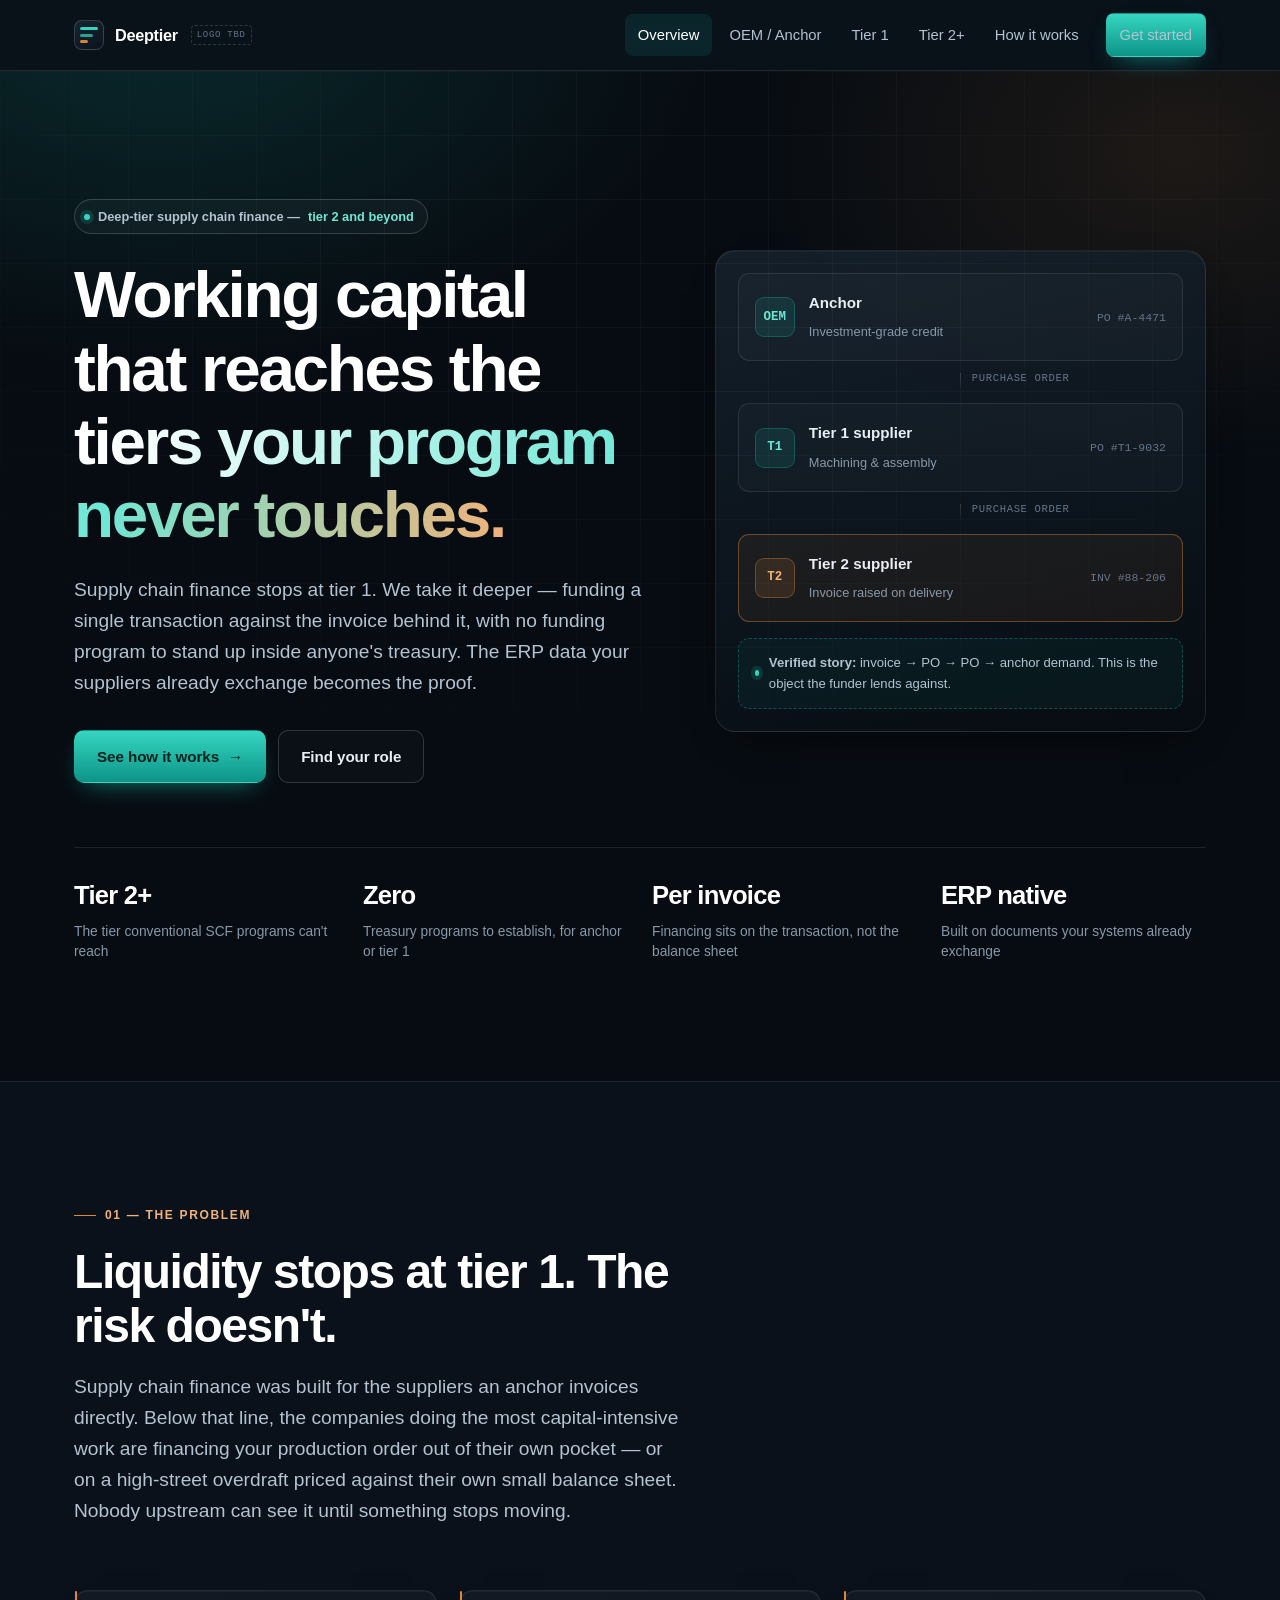
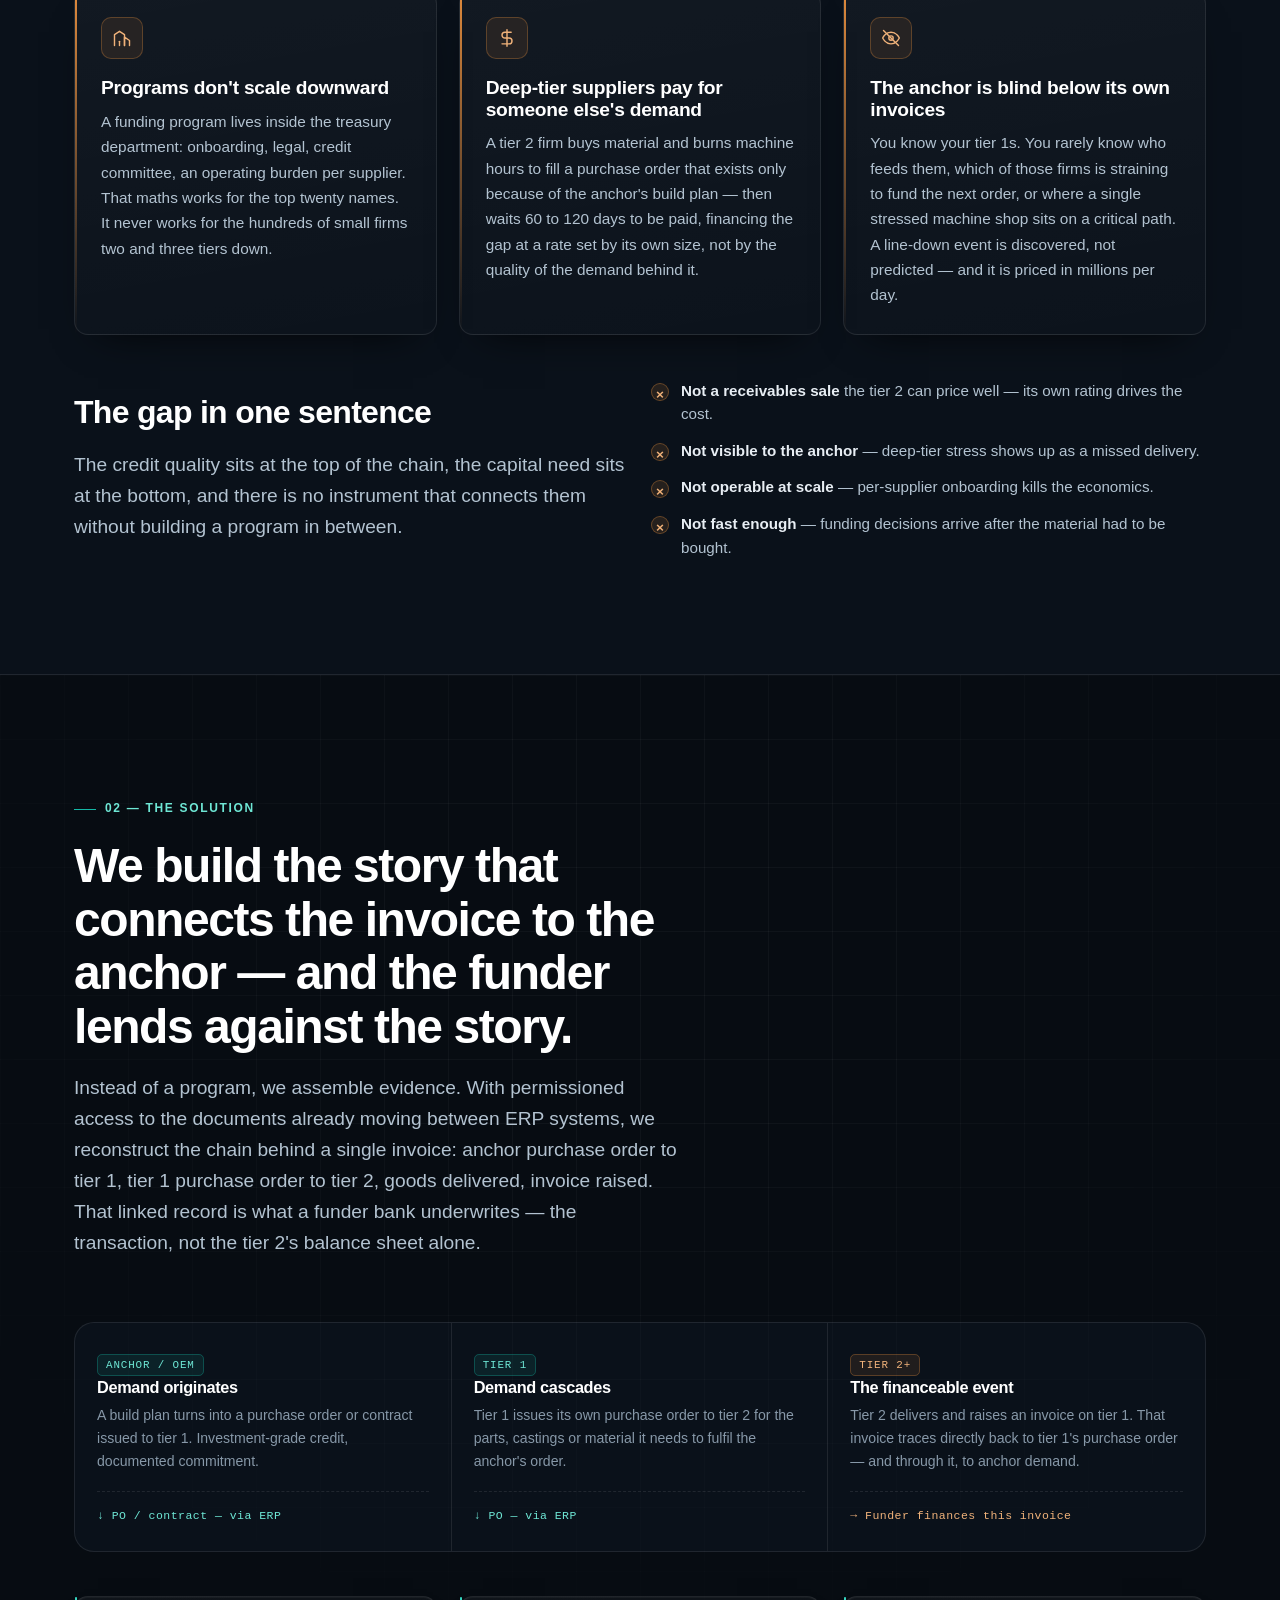
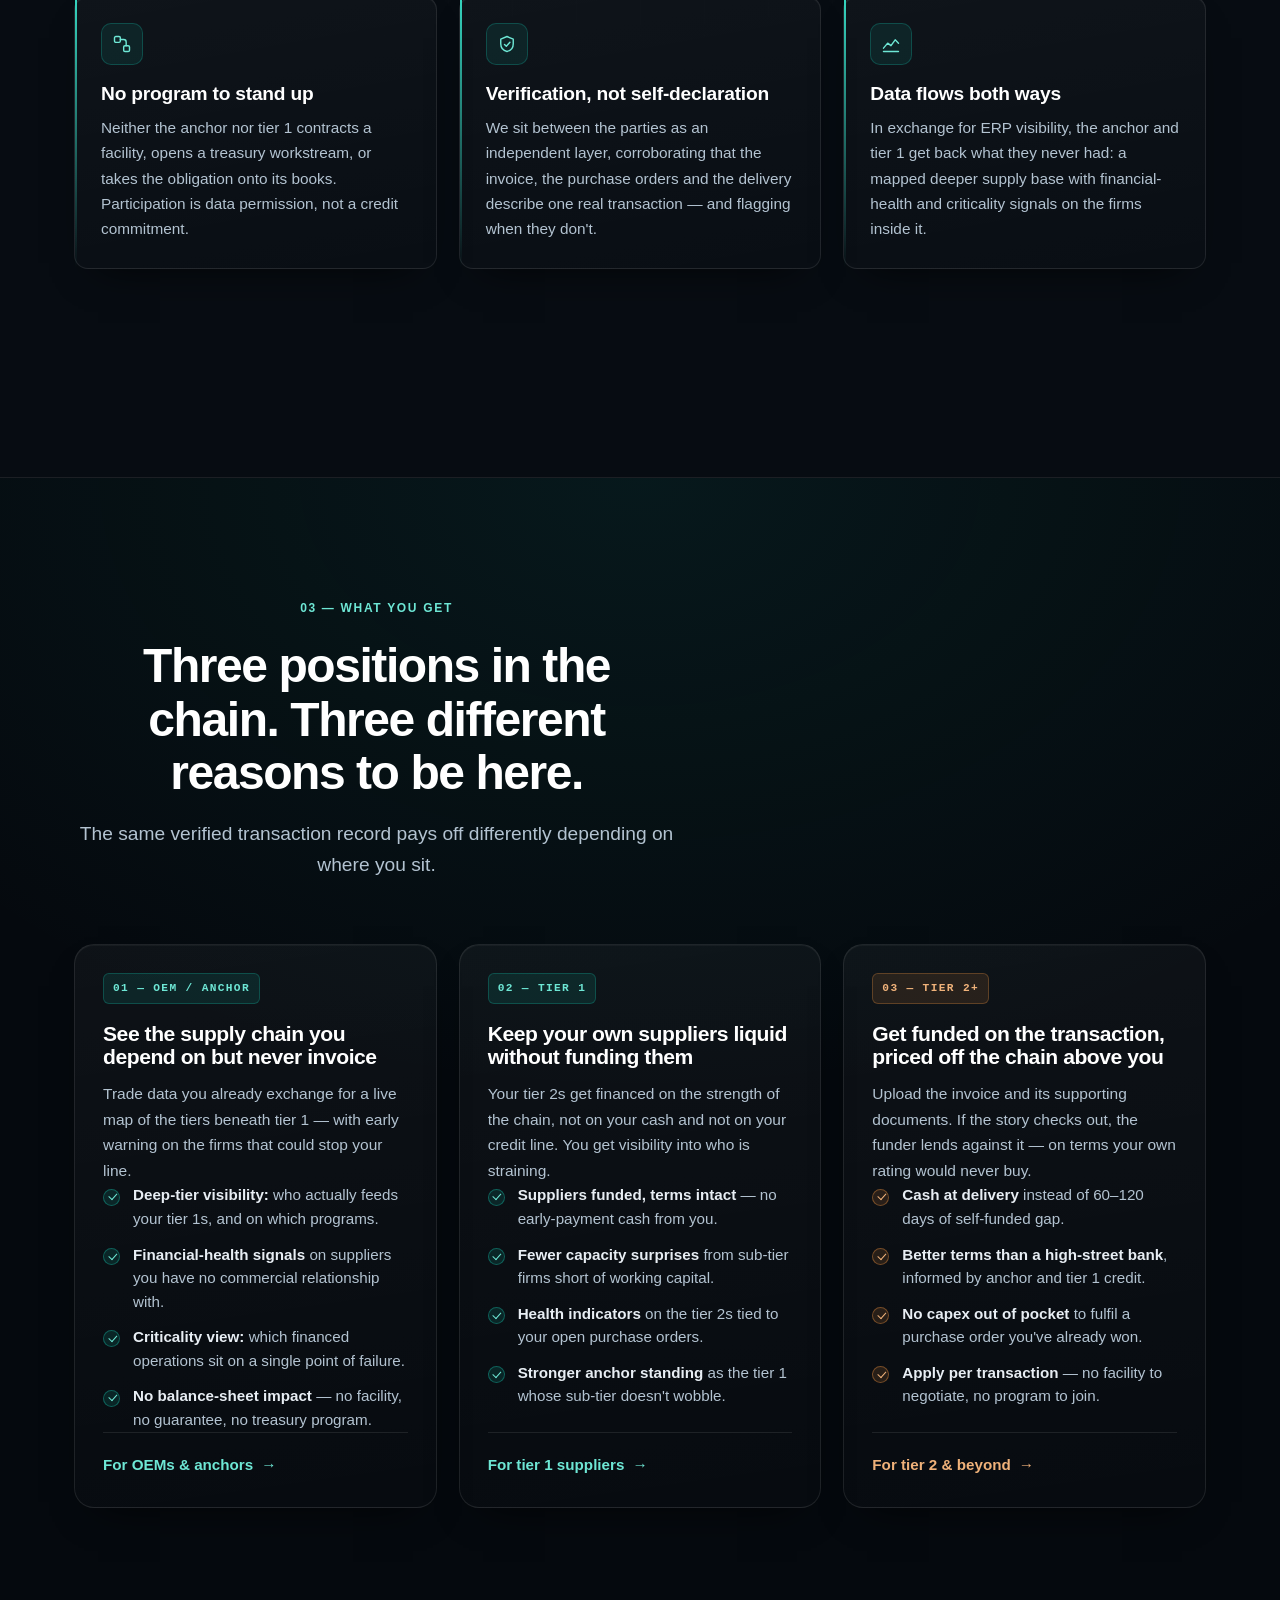
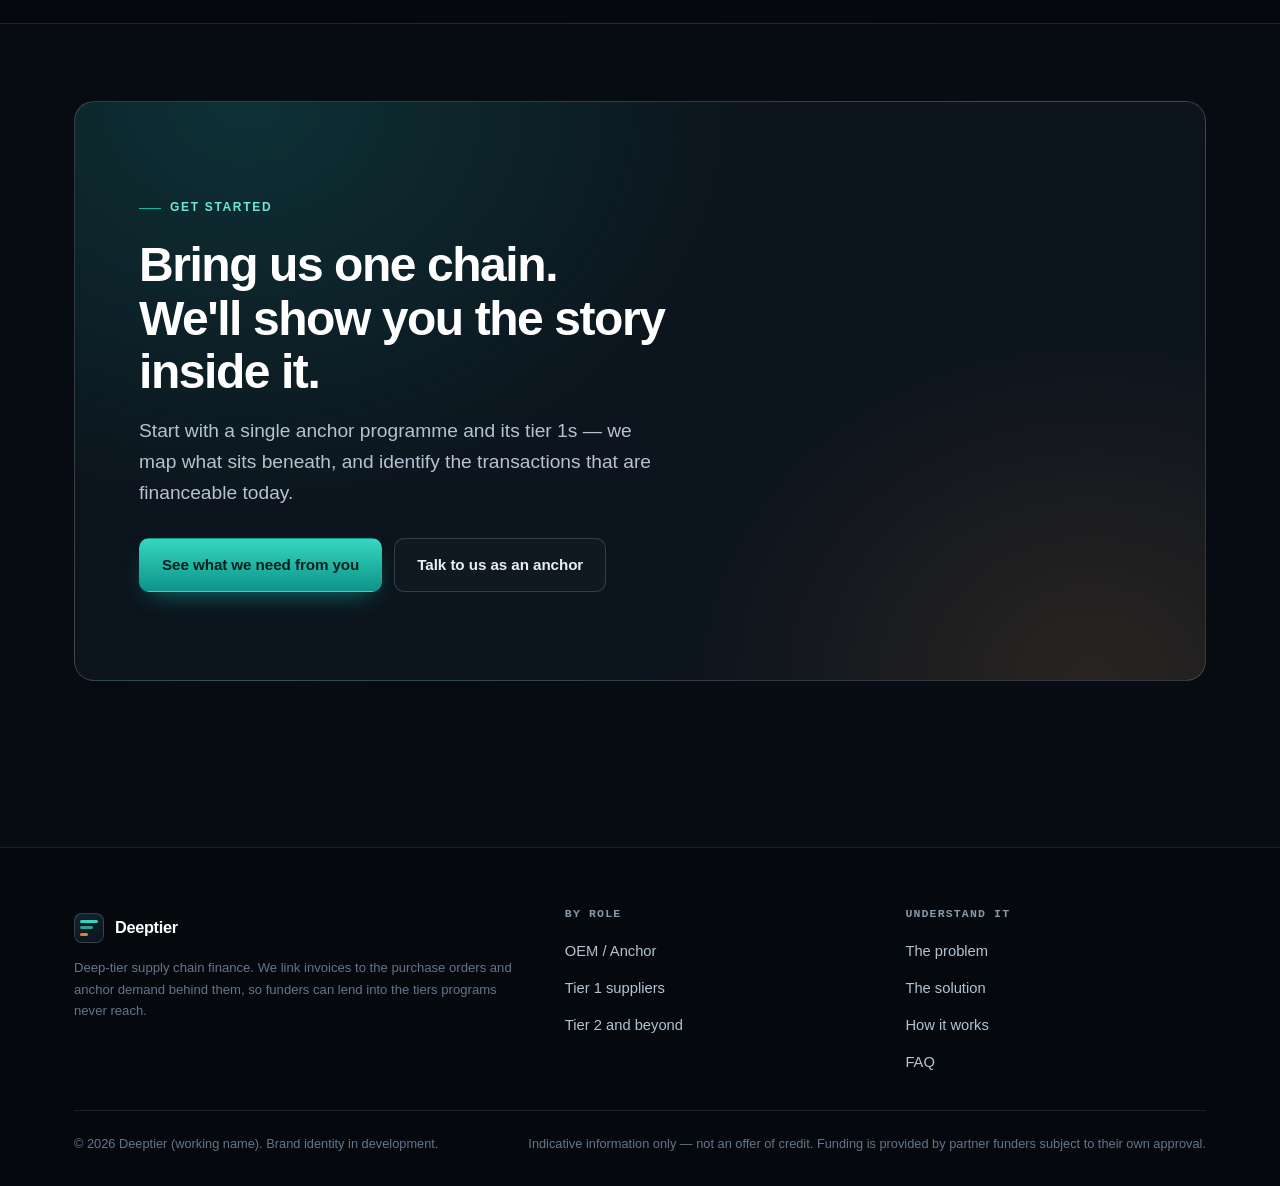
==== index.html @ c62d00a7 "Initial commit: deep-tier supply chain finance microsite Five-page static microsite, no build step a" ====
<!DOCTYPE html>
<html lang="en">
<head>
<meta charset="utf-8">
<meta name="viewport" content="width=device-width, initial-scale=1">
<title>Deep-tier supply chain finance — funding that reaches tier 2 and beyond</title>
<meta name="description" content="Transaction-level financing for the deeper tiers of your supply chain. No treasury program to set up. We turn ERP data your suppliers already exchange into a verified invoice story a funder can lend against.">
<link rel="stylesheet" href="assets/css/site.css">
</head>
<body>

<header class="site-header">
  <div class="wrap site-header__inner">
    <a class="brand" href="index.html">
      <span class="brand__mark" aria-hidden="true"><i></i><i></i><i></i></span>
      <span class="brand__name">Deeptier</span>
      <span class="brand__tbd" title="Placeholder wordmark — final logo to be defined">logo tbd</span>
    </a>
    <button class="nav-toggle" aria-label="Menu" aria-expanded="false"><i></i></button>
    <nav class="nav" aria-label="Main">
      <a href="index.html">Overview</a>
      <a href="anchors.html">OEM / Anchor</a>
      <a href="tier-1.html">Tier 1</a>
      <a href="tier-2.html">Tier 2+</a>
      <a href="how-it-works.html">How it works</a>
      <a class="btn btn--primary header-cta" href="how-it-works.html#start">Get started</a>
    </nav>
  </div>
</header>

<main>

  <!-- ============ HERO ============ -->
  <section class="hero gridlines">
    <div class="wrap hero__grid">
      <div class="reveal">
        <span class="pill"><span class="dot"></span> Deep-tier supply chain finance &mdash; <b>tier 2 and beyond</b></span>
        <h1 class="h-display hero__title">Working capital that reaches
          <span class="grad-text">the tiers your program never touches.</span>
        </h1>
        <p class="lead">Supply chain finance stops at tier 1. We take it deeper &mdash; funding a single
          transaction against the invoice behind it, with no funding program to stand up inside anyone's
          treasury. The ERP data your suppliers already exchange becomes the proof.</p>
        <div class="btn-row hero__actions">
          <a class="btn btn--primary" href="how-it-works.html">See how it works <span aria-hidden="true">&rarr;</span></a>
          <a class="btn btn--ghost" href="#audiences">Find your role</a>
        </div>
      </div>

      <div class="hero__media reveal" data-d="2">
        <div class="tierstack" role="img" aria-label="Diagram: an anchor OEM issues a purchase order to tier 1, tier 1 issues a purchase order to tier 2, and tier 2's invoice to tier 1 is the transaction we finance.">
          <div class="tierstack__row">
            <span class="tierstack__badge">OEM</span>
            <span>
              <span class="tierstack__label">Anchor</span><br>
              <span class="tierstack__sub">Investment-grade credit</span>
            </span>
            <span class="tierstack__meta">PO&nbsp;#A-4471</span>
          </div>
          <div class="tierstack__link" aria-hidden="true"><span>purchase order</span></div>

          <div class="tierstack__row">
            <span class="tierstack__badge">T1</span>
            <span>
              <span class="tierstack__label">Tier 1 supplier</span><br>
              <span class="tierstack__sub">Machining &amp; assembly</span>
            </span>
            <span class="tierstack__meta">PO&nbsp;#T1-9032</span>
          </div>
          <div class="tierstack__link" aria-hidden="true"><span>purchase order</span></div>

          <div class="tierstack__row tierstack__row--t2">
            <span class="tierstack__badge">T2</span>
            <span>
              <span class="tierstack__label">Tier 2 supplier</span><br>
              <span class="tierstack__sub">Invoice raised on delivery</span>
            </span>
            <span class="tierstack__meta">INV&nbsp;#88-206</span>
          </div>

          <div class="tierstack__foot">
            <span class="dot" aria-hidden="true"></span>
            <span><b>Verified story:</b> invoice&nbsp;&rarr;&nbsp;PO&nbsp;&rarr;&nbsp;PO&nbsp;&rarr;&nbsp;anchor demand.
              This is the object the funder lends against.</span>
          </div>
        </div>
      </div>
    </div>

    <div class="wrap">
      <dl class="trust reveal" data-d="3">
        <div>
          <dt>Tier&nbsp;2+</dt>
          <dd>The tier conventional SCF programs can't reach</dd>
        </div>
        <div>
          <dt>Zero</dt>
          <dd>Treasury programs to establish, for anchor or tier&nbsp;1</dd>
        </div>
        <div>
          <dt>Per&nbsp;invoice</dt>
          <dd>Financing sits on the transaction, not the balance sheet</dd>
        </div>
        <div>
          <dt>ERP&nbsp;native</dt>
          <dd>Built on documents your systems already exchange</dd>
        </div>
      </dl>
    </div>
  </section>

  <!-- ============ SECTION 1 — THE PROBLEM ============ -->
  <section class="band band--alt" id="problem">
    <div class="wrap">
      <div class="section-head reveal">
        <span class="eyebrow eyebrow--copper">01 &mdash; The problem</span>
        <h2 class="h-1">Liquidity stops at tier 1. The risk doesn't.</h2>
        <p class="lead">Supply chain finance was built for the suppliers an anchor invoices directly. Below that
          line, the companies doing the most capital-intensive work are financing your production order out of
          their own pocket &mdash; or on a high-street overdraft priced against their own small balance sheet.
          Nobody upstream can see it until something stops moving.</p>
      </div>

      <div class="grid grid--3">
        <article class="card card--problem reveal">
          <div class="ico ico--copper" aria-hidden="true">
            <svg viewBox="0 0 24 24" fill="none" stroke="currentColor" stroke-width="1.7" stroke-linecap="round" stroke-linejoin="round">
              <path d="M3 21V8l6-4 6 4v13"/><path d="M15 21V11l6 4v6"/><path d="M9 21v-5"/>
            </svg>
          </div>
          <h3 class="h-3">Programs don't scale downward</h3>
          <p>A funding program lives inside the treasury department: onboarding, legal, credit committee, an
            operating burden per supplier. That maths works for the top twenty names. It never works for the
            hundreds of small firms two and three tiers down.</p>
        </article>

        <article class="card card--problem reveal" data-d="1">
          <div class="ico ico--copper" aria-hidden="true">
            <svg viewBox="0 0 24 24" fill="none" stroke="currentColor" stroke-width="1.7" stroke-linecap="round" stroke-linejoin="round">
              <path d="M12 2v20"/><path d="M17 5H9.5a3.5 3.5 0 0 0 0 7h5a3.5 3.5 0 0 1 0 7H6"/>
            </svg>
          </div>
          <h3 class="h-3">Deep-tier suppliers pay for someone else's demand</h3>
          <p>A tier 2 firm buys material and burns machine hours to fill a purchase order that exists only
            because of the anchor's build plan &mdash; then waits 60 to 120 days to be paid, financing the gap
            at a rate set by its own size, not by the quality of the demand behind it.</p>
        </article>

        <article class="card card--problem reveal" data-d="2">
          <div class="ico ico--copper" aria-hidden="true">
            <svg viewBox="0 0 24 24" fill="none" stroke="currentColor" stroke-width="1.7" stroke-linecap="round" stroke-linejoin="round">
              <path d="M2 12s3.5-7 10-7 10 7 10 7-3.5 7-10 7S2 12 2 12Z"/><circle cx="12" cy="12" r="2.6"/>
              <path d="M3 3l18 18"/>
            </svg>
          </div>
          <h3 class="h-3">The anchor is blind below its own invoices</h3>
          <p>You know your tier 1s. You rarely know who feeds them, which of those firms is straining to fund
            the next order, or where a single stressed machine shop sits on a critical path. A line-down event
            is discovered, not predicted &mdash; and it is priced in millions per day.</p>
        </article>
      </div>

      <div class="grid grid--2 reveal" style="margin-top:44px; align-items:center;">
        <div class="stack">
          <h3 class="h-2">The gap in one sentence</h3>
          <p class="lead">The credit quality sits at the top of the chain, the capital need sits at the bottom,
            and there is no instrument that connects them without building a program in between.</p>
        </div>
        <ul class="crosses">
          <li><b>Not a receivables sale</b> the tier 2 can price well &mdash; its own rating drives the cost.</li>
          <li><b>Not visible to the anchor</b> &mdash; deep-tier stress shows up as a missed delivery.</li>
          <li><b>Not operable at scale</b> &mdash; per-supplier onboarding kills the economics.</li>
          <li><b>Not fast enough</b> &mdash; funding decisions arrive after the material had to be bought.</li>
        </ul>
      </div>
    </div>
  </section>

  <!-- ============ SECTION 2 — THE SOLUTION ============ -->
  <section class="band gridlines" id="solution">
    <div class="wrap">
      <div class="section-head reveal">
        <span class="eyebrow">02 &mdash; The solution</span>
        <h2 class="h-1">We build the story that connects the invoice to the anchor &mdash; and the funder lends against the story.</h2>
        <p class="lead">Instead of a program, we assemble evidence. With permissioned access to the documents
          already moving between ERP systems, we reconstruct the chain behind a single invoice: anchor purchase
          order to tier 1, tier 1 purchase order to tier 2, goods delivered, invoice raised. That linked record
          is what a funder bank underwrites &mdash; the transaction, not the tier 2's balance sheet alone.</p>
      </div>

      <div class="chain reveal">
        <div class="chain__node">
          <span class="chip chip--teal">Anchor / OEM</span>
          <h4>Demand originates</h4>
          <p>A build plan turns into a purchase order or contract issued to tier 1. Investment-grade credit,
            documented commitment.</p>
          <div class="chain__flowlabel">&darr; PO / contract &mdash; via ERP</div>
        </div>
        <div class="chain__node">
          <span class="chip chip--teal">Tier 1</span>
          <h4>Demand cascades</h4>
          <p>Tier 1 issues its own purchase order to tier 2 for the parts, castings or material it needs to
            fulfil the anchor's order.</p>
          <div class="chain__flowlabel">&darr; PO &mdash; via ERP</div>
        </div>
        <div class="chain__node">
          <span class="chip chip--copper">Tier 2+</span>
          <h4>The financeable event</h4>
          <p>Tier 2 delivers and raises an invoice on tier 1. That invoice traces directly back to tier 1's
            purchase order &mdash; and through it, to anchor demand.</p>
          <div class="chain__flowlabel chain__flowlabel--copper">&rarr; Funder finances this invoice</div>
        </div>
      </div>

      <div class="grid grid--3" style="margin-top:44px;">
        <article class="card card--solution reveal">
          <div class="ico" aria-hidden="true">
            <svg viewBox="0 0 24 24" fill="none" stroke="currentColor" stroke-width="1.7" stroke-linecap="round" stroke-linejoin="round">
              <rect x="3" y="3" width="7" height="7" rx="1.6"/><rect x="14" y="14" width="7" height="7" rx="1.6"/>
              <path d="M10 6.5h4a3 3 0 0 1 3 3V14"/>
            </svg>
          </div>
          <h3 class="h-3">No program to stand up</h3>
          <p>Neither the anchor nor tier 1 contracts a facility, opens a treasury workstream, or takes the
            obligation onto its books. Participation is data permission, not a credit commitment.</p>
        </article>

        <article class="card card--solution reveal" data-d="1">
          <div class="ico" aria-hidden="true">
            <svg viewBox="0 0 24 24" fill="none" stroke="currentColor" stroke-width="1.7" stroke-linecap="round" stroke-linejoin="round">
              <path d="M9 12.5l2.2 2.2L15.5 10"/><path d="M12 3l7.5 3.2v5.5c0 4.4-3 8.2-7.5 9.3-4.5-1.1-7.5-4.9-7.5-9.3V6.2L12 3Z"/>
            </svg>
          </div>
          <h3 class="h-3">Verification, not self-declaration</h3>
          <p>We sit between the parties as an independent layer, corroborating that the invoice, the purchase
            orders and the delivery describe one real transaction &mdash; and flagging when they don't.</p>
        </article>

        <article class="card card--solution reveal" data-d="2">
          <div class="ico" aria-hidden="true">
            <svg viewBox="0 0 24 24" fill="none" stroke="currentColor" stroke-width="1.7" stroke-linecap="round" stroke-linejoin="round">
              <path d="M3 17l5-6 4 3 5-7 4 4"/><path d="M3 21h18"/>
            </svg>
          </div>
          <h3 class="h-3">Data flows both ways</h3>
          <p>In exchange for ERP visibility, the anchor and tier 1 get back what they never had: a mapped
            deeper supply base with financial-health and criticality signals on the firms inside it.</p>
        </article>
      </div>

      <div class="btn-row reveal" style="margin-top:40px;">
        <a class="btn btn--primary" href="how-it-works.html">Walk through the mechanics <span aria-hidden="true">&rarr;</span></a>
      </div>
    </div>
  </section>

  <!-- ============ SECTION 3 — BENEFITS BY ROLE ============ -->
  <section class="band band--deep" id="audiences">
    <div class="wrap">
      <div class="section-head center reveal">
        <span class="eyebrow">03 &mdash; What you get</span>
        <h2 class="h-1">Three positions in the chain. Three different reasons to be here.</h2>
        <p class="lead">The same verified transaction record pays off differently depending on where you sit.</p>
      </div>

      <div class="grid grid--3">
        <!-- CARD 1 — OEM / ANCHOR -->
        <article class="benefit reveal">
          <span class="benefit__tag">01 &mdash; OEM / Anchor</span>
          <h3>See the supply chain you depend on but never invoice</h3>
          <p>Trade data you already exchange for a live map of the tiers beneath tier 1 &mdash; with early
            warning on the firms that could stop your line.</p>
          <ul class="ticks benefit__list">
            <li><b>Deep-tier visibility:</b> who actually feeds your tier 1s, and on which programs.</li>
            <li><b>Financial-health signals</b> on suppliers you have no commercial relationship with.</li>
            <li><b>Criticality view:</b> which financed operations sit on a single point of failure.</li>
            <li><b>No balance-sheet impact</b> &mdash; no facility, no guarantee, no treasury program.</li>
          </ul>
          <div class="benefit__foot">
            <a class="arrow-link" href="anchors.html">For OEMs &amp; anchors <span aria-hidden="true">&rarr;</span></a>
          </div>
        </article>

        <!-- CARD 2 — TIER 1 -->
        <article class="benefit reveal" data-d="1">
          <span class="benefit__tag">02 &mdash; Tier 1</span>
          <h3>Keep your own suppliers liquid without funding them</h3>
          <p>Your tier 2s get financed on the strength of the chain, not on your cash and not on your credit
            line. You get visibility into who is straining.</p>
          <ul class="ticks benefit__list">
            <li><b>Suppliers funded, terms intact</b> &mdash; no early-payment cash from you.</li>
            <li><b>Fewer capacity surprises</b> from sub-tier firms short of working capital.</li>
            <li><b>Health indicators</b> on the tier 2s tied to your open purchase orders.</li>
            <li><b>Stronger anchor standing</b> as the tier 1 whose sub-tier doesn't wobble.</li>
          </ul>
          <div class="benefit__foot">
            <a class="arrow-link" href="tier-1.html">For tier 1 suppliers <span aria-hidden="true">&rarr;</span></a>
          </div>
        </article>

        <!-- CARD 3 — TIER 2+ -->
        <article class="benefit benefit--copper reveal" data-d="2">
          <span class="benefit__tag">03 &mdash; Tier 2+</span>
          <h3>Get funded on the transaction, priced off the chain above you</h3>
          <p>Upload the invoice and its supporting documents. If the story checks out, the funder lends
            against it &mdash; on terms your own rating would never buy.</p>
          <ul class="ticks ticks--copper benefit__list">
            <li><b>Cash at delivery</b> instead of 60&ndash;120 days of self-funded gap.</li>
            <li><b>Better terms than a high-street bank</b>, informed by anchor and tier 1 credit.</li>
            <li><b>No capex out of pocket</b> to fulfil a purchase order you've already won.</li>
            <li><b>Apply per transaction</b> &mdash; no facility to negotiate, no program to join.</li>
          </ul>
          <div class="benefit__foot">
            <a class="arrow-link" href="tier-2.html">For tier 2 &amp; beyond <span aria-hidden="true">&rarr;</span></a>
          </div>
        </article>
      </div>
    </div>
  </section>

  <!-- ============ CTA ============ -->
  <section class="band band--tight">
    <div class="wrap">
      <div class="cta reveal">
        <div style="max-width:56ch;">
          <span class="eyebrow">Get started</span>
          <h2 class="h-1">Bring us one chain. We'll show you the story inside it.</h2>
          <p class="lead">Start with a single anchor programme and its tier 1s &mdash; we map what sits beneath,
            and identify the transactions that are financeable today.</p>
          <div class="btn-row">
            <a class="btn btn--primary" href="how-it-works.html#start">See what we need from you</a>
            <a class="btn btn--ghost" href="anchors.html">Talk to us as an anchor</a>
          </div>
        </div>
      </div>
    </div>
  </section>

</main>

<footer class="site-footer">
  <div class="wrap">
    <div class="site-footer__grid">
      <div>
        <a class="brand" href="index.html" style="margin-bottom:14px;">
          <span class="brand__mark" aria-hidden="true"><i></i><i></i><i></i></span>
          <span class="brand__name">Deeptier</span>
        </a>
        <p class="site-footer__note">Deep-tier supply chain finance. We link invoices to the purchase orders and
          anchor demand behind them, so funders can lend into the tiers programs never reach.</p>
      </div>
      <div>
        <h5>By role</h5>
        <ul>
          <li><a href="anchors.html">OEM / Anchor</a></li>
          <li><a href="tier-1.html">Tier 1 suppliers</a></li>
          <li><a href="tier-2.html">Tier 2 and beyond</a></li>
        </ul>
      </div>
      <div>
        <h5>Understand it</h5>
        <ul>
          <li><a href="index.html#problem">The problem</a></li>
          <li><a href="index.html#solution">The solution</a></li>
          <li><a href="how-it-works.html">How it works</a></li>
          <li><a href="how-it-works.html#faq">FAQ</a></li>
        </ul>
      </div>
    </div>
    <div class="site-footer__bottom">
      <p class="tiny">&copy; 2026 Deeptier (working name). Brand identity in development.</p>
      <p class="tiny">Indicative information only &mdash; not an offer of credit. Funding is provided by partner funders subject to their own approval.</p>
    </div>
  </div>
</footer>

<script src="assets/js/site.js"></script>
</body>
</html>
---- assets/css/site.css ----
/* =========================================================
   Deep-Tier Supply Chain Finance — microsite styles
   Dark-first fintech system: ink neutrals + teal primary + copper accent
   ========================================================= */

/* ---------- tokens ---------- */
:root {
  /* ink neutrals (60%) */
  --ink-950: #05090e;
  --ink-900: #070c12;
  --ink-850: #0a111a;
  --ink-800: #0c141d;
  --ink-700: #111c27;
  --ink-600: #16232f;

  /* teal primary (30%) */
  --teal-300: #6ee7d5;
  --teal-400: #35d6c0;
  --teal-500: #14b8a6;
  --teal-600: #0d9488;
  --teal-700: #0b6f68;

  /* copper accent (10%) */
  --copper-300: #f0b27a;
  --copper-400: #e08a3c;
  --copper-500: #c2703a;

  /* text */
  --text: #e8eef4;
  --text-mid: #b3c3d1;
  --text-dim: #8798a8;
  --text-faint: #64758a;

  /* lines & surfaces */
  --line: rgba(255, 255, 255, 0.09);
  --line-strong: rgba(255, 255, 255, 0.16);
  --glass: rgba(12, 20, 29, 0.72);

  /* type */
  --sans: "Inter", -apple-system, BlinkMacSystemFont, "Segoe UI", Roboto,
    "Helvetica Neue", Arial, sans-serif;
  --mono: ui-monospace, SFMono-Regular, "SF Mono", Menlo, Consolas, monospace;

  /* layout */
  --wrap: 1180px;
  --radius: 14px;
  --radius-lg: 20px;

  --shadow-card: 0 1px 0 rgba(255, 255, 255, 0.04) inset,
    0 18px 40px -24px rgba(0, 0, 0, 0.9);
  --ease: cubic-bezier(0.22, 0.61, 0.36, 1);
}

/* ---------- reset / base ---------- */
*,
*::before,
*::after { box-sizing: border-box; }

html { -webkit-text-size-adjust: 100%; scroll-behavior: smooth; }

body {
  margin: 0;
  background: var(--ink-900);
  color: var(--text);
  font-family: var(--sans);
  font-size: 17px;
  line-height: 1.65;
  -webkit-font-smoothing: antialiased;
  text-rendering: optimizeLegibility;
  overflow-x: hidden;
}

img, svg { max-width: 100%; display: block; }
a { color: var(--teal-300); text-decoration: none; }
a:hover { color: var(--teal-400); }

h1, h2, h3, h4 {
  margin: 0;
  font-weight: 650;
  letter-spacing: -0.022em;
  line-height: 1.12;
  color: #fff;
}
p { margin: 0; }

::selection { background: var(--teal-600); color: #04120f; }

:focus-visible {
  outline: 2px solid var(--teal-400);
  outline-offset: 3px;
  border-radius: 6px;
}

/* ---------- layout primitives ---------- */
.wrap {
  width: 100%;
  max-width: var(--wrap);
  margin-inline: auto;
  padding-inline: 24px;
}
.wrap--narrow { max-width: 860px; }

section { position: relative; }

.band { padding: clamp(72px, 9vw, 132px) 0; }
.band--tight { padding: clamp(56px, 6vw, 88px) 0; }
.band--alt { background: var(--ink-850); border-block: 1px solid var(--line); }
.band--deep {
  background:
    radial-gradient(120% 90% at 50% 0%, rgba(20, 184, 166, 0.09), transparent 60%),
    var(--ink-950);
  border-block: 1px solid var(--line);
}

/* hairline grid texture, used on hero + deep bands */
.gridlines::before {
  content: "";
  position: absolute;
  inset: 0;
  pointer-events: none;
  background-image:
    linear-gradient(to right, rgba(255, 255, 255, 0.035) 1px, transparent 1px),
    linear-gradient(to bottom, rgba(255, 255, 255, 0.035) 1px, transparent 1px);
  background-size: 64px 64px;
  mask-image: radial-gradient(90% 70% at 50% 20%, #000 20%, transparent 78%);
  -webkit-mask-image: radial-gradient(90% 70% at 50% 20%, #000 20%, transparent 78%);
}

/* ---------- type helpers ---------- */
.eyebrow {
  display: inline-flex;
  align-items: center;
  gap: 9px;
  font-size: 12px;
  font-weight: 620;
  letter-spacing: 0.14em;
  text-transform: uppercase;
  color: var(--teal-300);
  margin-bottom: 20px;
}
.eyebrow::before {
  content: "";
  width: 22px;
  height: 1px;
  background: var(--teal-500);
}
.eyebrow--copper { color: var(--copper-300); }
.eyebrow--copper::before { background: var(--copper-400); }

.h-display { font-size: clamp(2.35rem, 5.6vw, 4.1rem); letter-spacing: -0.035em; }
.h-1 { font-size: clamp(2rem, 4vw, 3rem); letter-spacing: -0.03em; }
.h-2 { font-size: clamp(1.55rem, 2.5vw, 2.1rem); }
.h-3 { font-size: 1.2rem; letter-spacing: -0.012em; }

.lead {
  font-size: clamp(1.05rem, 1.5vw, 1.24rem);
  color: var(--text-mid);
  line-height: 1.62;
  max-width: 62ch;
}
.muted { color: var(--text-dim); }
.small { font-size: 0.92rem; }
.tiny { font-size: 0.8rem; color: var(--text-faint); }

.grad-text {
  background: linear-gradient(96deg, #fff 12%, var(--teal-300) 62%, var(--copper-300));
  -webkit-background-clip: text;
  background-clip: text;
  color: transparent;
}

.stack > * + * { margin-top: 18px; }
.section-head { max-width: 64ch; margin-bottom: clamp(40px, 5vw, 64px); }
.section-head .lead { margin-top: 18px; }
.center { text-align: center; }
.center .lead, .center .section-head { margin-inline: auto; }
.center .eyebrow::before { display: none; }

/* ---------- buttons ---------- */
.btn {
  display: inline-flex;
  align-items: center;
  justify-content: center;
  gap: 9px;
  padding: 13px 22px;
  border-radius: 10px;
  border: 1px solid transparent;
  font: inherit;
  font-size: 0.95rem;
  font-weight: 600;
  letter-spacing: -0.005em;
  cursor: pointer;
  transition: transform 0.18s var(--ease), background 0.18s, border-color 0.18s,
    box-shadow 0.18s, color 0.18s;
}
.btn:hover { transform: translateY(-1px); }
.btn:active { transform: translateY(0); }

.btn--primary {
  background: linear-gradient(180deg, var(--teal-400), var(--teal-600));
  color: #04211d;
  box-shadow: 0 10px 26px -12px rgba(20, 184, 166, 0.75);
}
.btn--primary:hover {
  color: #04211d;
  box-shadow: 0 14px 32px -12px rgba(20, 184, 166, 0.95);
}

.btn--ghost {
  border-color: var(--line-strong);
  color: var(--text);
  background: rgba(255, 255, 255, 0.02);
}
.btn--ghost:hover { border-color: var(--teal-500); color: #fff; background: rgba(20, 184, 166, 0.08); }

.btn--copper {
  background: linear-gradient(180deg, var(--copper-300), var(--copper-500));
  color: #24130a;
  box-shadow: 0 10px 26px -12px rgba(224, 138, 60, 0.7);
}
.btn--copper:hover { color: #24130a; }

.btn-row { display: flex; flex-wrap: wrap; gap: 12px; }

.arrow-link {
  display: inline-flex;
  align-items: center;
  gap: 8px;
  font-weight: 600;
  font-size: 0.95rem;
}
.arrow-link span { transition: transform 0.2s var(--ease); }
.arrow-link:hover span { transform: translateX(4px); }

/* ---------- header ---------- */
.site-header {
  position: sticky;
  top: 0;
  z-index: 60;
  background: var(--glass);
  backdrop-filter: blur(14px) saturate(140%);
  -webkit-backdrop-filter: blur(14px) saturate(140%);
  border-bottom: 1px solid var(--line);
}
.site-header__inner {
  display: flex;
  align-items: center;
  gap: 20px;
  height: 70px;
}

/* placeholder brand mark — swap when the real logo lands */
.brand { display: inline-flex; align-items: center; gap: 11px; color: #fff; }
.brand:hover { color: #fff; }
.brand__mark {
  width: 30px;
  height: 30px;
  flex: none;
  display: grid;
  align-content: center;
  gap: 3.5px;
  padding: 5px;
  border-radius: 8px;
  background: linear-gradient(150deg, var(--ink-600), var(--ink-800));
  border: 1px solid var(--line-strong);
}
.brand__mark i {
  display: block;
  height: 3px;
  border-radius: 2px;
  background: var(--teal-400);
}
.brand__mark i:nth-child(1) { width: 100%; opacity: 1; }
.brand__mark i:nth-child(2) { width: 72%; opacity: 0.72; }
.brand__mark i:nth-child(3) { width: 44%; background: var(--copper-400); opacity: 0.95; }

.brand__name {
  font-weight: 650;
  font-size: 1.02rem;
  letter-spacing: -0.02em;
}
.brand__tbd {
  font-family: var(--mono);
  font-size: 9px;
  letter-spacing: 0.08em;
  color: var(--text-faint);
  border: 1px dashed var(--line-strong);
  border-radius: 4px;
  padding: 2px 5px;
  margin-left: 2px;
  text-transform: uppercase;
}

.nav { margin-left: auto; display: flex; align-items: center; gap: 4px; }
.nav a {
  padding: 9px 13px;
  border-radius: 8px;
  font-size: 0.925rem;
  font-weight: 520;
  color: var(--text-mid);
}
.nav a:hover { color: #fff; background: rgba(255, 255, 255, 0.05); }
.nav a[aria-current="page"] { color: #fff; background: rgba(20, 184, 166, 0.12); }
.header-cta { margin-left: 10px; padding: 10px 18px; }

.nav-toggle {
  display: none;
  margin-left: auto;
  width: 42px;
  height: 38px;
  border-radius: 9px;
  border: 1px solid var(--line-strong);
  background: rgba(255, 255, 255, 0.03);
  color: var(--text);
  cursor: pointer;
  align-items: center;
  justify-content: center;
}
.nav-toggle i {
  display: block;
  width: 17px;
  height: 1.5px;
  background: currentColor;
  position: relative;
}
.nav-toggle i::before,
.nav-toggle i::after {
  content: "";
  position: absolute;
  left: 0;
  width: 17px;
  height: 1.5px;
  background: currentColor;
}
.nav-toggle i::before { top: -5.5px; }
.nav-toggle i::after { top: 5.5px; }

/* ---------- hero ---------- */
.hero {
  position: relative;
  overflow: hidden;
  padding: clamp(76px, 10vw, 132px) 0 clamp(64px, 8vw, 104px);
  background:
    radial-gradient(70% 55% at 12% -5%, rgba(20, 184, 166, 0.17), transparent 62%),
    radial-gradient(55% 50% at 92% 8%, rgba(224, 138, 60, 0.1), transparent 60%),
    var(--ink-900);
}
.hero__grid {
  display: grid;
  grid-template-columns: 1.08fr 0.92fr;
  gap: clamp(36px, 5vw, 68px);
  align-items: center;
}
.hero--simple { padding-bottom: clamp(48px, 6vw, 72px); }
.hero--simple .hero__grid { grid-template-columns: 1fr; max-width: 900px; }

.hero__title { margin-bottom: 22px; }
.hero__actions { margin-top: 32px; }

.pill {
  display: inline-flex;
  align-items: center;
  gap: 8px;
  padding: 6px 13px 6px 9px;
  border-radius: 999px;
  border: 1px solid var(--line-strong);
  background: rgba(255, 255, 255, 0.03);
  font-size: 0.8rem;
  font-weight: 560;
  color: var(--text-mid);
  margin-bottom: 24px;
}
.pill b { color: var(--teal-300); font-weight: 620; }
.dot {
  width: 6px;
  height: 6px;
  border-radius: 50%;
  background: var(--teal-400);
  box-shadow: 0 0 0 4px rgba(20, 184, 166, 0.18);
}

/* trust strip under hero */
.trust {
  margin-top: clamp(44px, 5vw, 68px);
  padding-top: 26px;
  border-top: 1px solid var(--line);
  display: grid;
  grid-template-columns: repeat(4, 1fr);
  gap: 24px;
}
.trust div { min-width: 0; }
.trust dt {
  font-size: 1.6rem;
  font-weight: 660;
  letter-spacing: -0.03em;
  color: #fff;
  font-variant-numeric: tabular-nums;
}
.trust dd { margin: 5px 0 0; font-size: 0.86rem; color: var(--text-dim); line-height: 1.45; }

/* ---------- tier stack visual (hero art) ---------- */
.tierstack {
  display: grid;
  gap: 12px;
  padding: 22px;
  border-radius: var(--radius-lg);
  border: 1px solid var(--line);
  background: linear-gradient(165deg, rgba(22, 35, 47, 0.85), rgba(7, 12, 18, 0.9));
  box-shadow: var(--shadow-card);
}
.tierstack__row {
  display: grid;
  grid-template-columns: 40px 1fr auto;
  align-items: center;
  gap: 14px;
  padding: 15px 16px;
  border-radius: 11px;
  border: 1px solid var(--line);
  background: rgba(255, 255, 255, 0.025);
  position: relative;
}
.tierstack__row--t2 { border-color: rgba(224, 138, 60, 0.4); background: rgba(224, 138, 60, 0.07); }
.tierstack__badge {
  width: 40px;
  height: 40px;
  border-radius: 9px;
  display: grid;
  place-items: center;
  font-family: var(--mono);
  font-size: 0.78rem;
  font-weight: 700;
  color: var(--teal-300);
  background: rgba(20, 184, 166, 0.12);
  border: 1px solid rgba(20, 184, 166, 0.3);
}
.tierstack__row--t2 .tierstack__badge {
  color: var(--copper-300);
  background: rgba(224, 138, 60, 0.13);
  border-color: rgba(224, 138, 60, 0.35);
}
.tierstack__label { font-weight: 600; font-size: 0.95rem; }
.tierstack__sub { font-size: 0.8rem; color: var(--text-dim); }
.tierstack__meta { font-family: var(--mono); font-size: 0.72rem; color: var(--text-faint); text-align: right; }

.tierstack__link {
  justify-self: center;
  width: 1px;
  height: 18px;
  background: linear-gradient(var(--line-strong), transparent);
  position: relative;
}
.tierstack__link span {
  position: absolute;
  left: 12px;
  top: -3px;
  font-family: var(--mono);
  font-size: 0.66rem;
  letter-spacing: 0.06em;
  color: var(--text-faint);
  white-space: nowrap;
  text-transform: uppercase;
}

.tierstack__foot {
  margin-top: 4px;
  padding: 13px 16px;
  border-radius: 11px;
  border: 1px dashed rgba(20, 184, 166, 0.35);
  background: rgba(20, 184, 166, 0.06);
  font-size: 0.82rem;
  color: var(--text-mid);
  display: flex;
  align-items: center;
  gap: 10px;
}

/* ---------- cards / grids ---------- */
.grid { display: grid; gap: 22px; }
.grid--2 { grid-template-columns: repeat(2, 1fr); }
.grid--3 { grid-template-columns: repeat(3, 1fr); }
.grid--4 { grid-template-columns: repeat(4, 1fr); }

.card {
  position: relative;
  padding: 26px;
  border-radius: var(--radius);
  border: 1px solid var(--line);
  background: linear-gradient(170deg, rgba(255, 255, 255, 0.035), rgba(255, 255, 255, 0.012));
  box-shadow: var(--shadow-card);
  transition: border-color 0.22s, transform 0.22s var(--ease);
}
.card h3 { margin-bottom: 10px; }
.card p { color: var(--text-mid); font-size: 0.96rem; }
.card--hover:hover { transform: translateY(-3px); border-color: var(--line-strong); }

/* problem cards get a copper edge, solution cards a teal edge */
.card--problem::before,
.card--solution::before {
  content: "";
  position: absolute;
  inset: 0 auto 0 0;
  width: 2px;
  border-radius: 2px;
}
.card--problem::before { background: linear-gradient(var(--copper-400), transparent); }
.card--solution::before { background: linear-gradient(var(--teal-400), transparent); }

.ico {
  width: 42px;
  height: 42px;
  border-radius: 10px;
  display: grid;
  place-items: center;
  margin-bottom: 18px;
  border: 1px solid rgba(20, 184, 166, 0.28);
  background: rgba(20, 184, 166, 0.1);
  color: var(--teal-300);
}
.ico--copper {
  border-color: rgba(224, 138, 60, 0.3);
  background: rgba(224, 138, 60, 0.1);
  color: var(--copper-300);
}
.ico svg { width: 20px; height: 20px; }

/* benefit / audience cards (landing section 3) */
.benefit {
  display: flex;
  flex-direction: column;
  padding: 28px;
  border-radius: var(--radius-lg);
  border: 1px solid var(--line);
  background: linear-gradient(172deg, rgba(255, 255, 255, 0.04), rgba(255, 255, 255, 0.01));
  box-shadow: var(--shadow-card);
  overflow: hidden;
  transition: transform 0.24s var(--ease), border-color 0.24s;
}
.benefit:hover { transform: translateY(-4px); border-color: var(--line-strong); }
.benefit__tag {
  display: inline-flex;
  align-self: flex-start;
  font-family: var(--mono);
  font-size: 0.7rem;
  font-weight: 700;
  letter-spacing: 0.12em;
  text-transform: uppercase;
  padding: 5px 9px;
  border-radius: 6px;
  margin-bottom: 18px;
  color: var(--teal-300);
  background: rgba(20, 184, 166, 0.12);
  border: 1px solid rgba(20, 184, 166, 0.28);
}
.benefit--copper .benefit__tag {
  color: var(--copper-300);
  background: rgba(224, 138, 60, 0.12);
  border-color: rgba(224, 138, 60, 0.3);
}
.benefit h3 { font-size: 1.32rem; margin-bottom: 12px; }
.benefit > p { color: var(--text-mid); font-size: 0.97rem; }
.benefit__list { margin: 20px 0 26px; }
.benefit__foot { margin-top: auto; padding-top: 18px; border-top: 1px solid var(--line); }
.benefit--copper .benefit__foot a { color: var(--copper-300); }
.benefit--copper .benefit__foot a:hover { color: var(--copper-400); }

/* ---------- ticks / lists ---------- */
.ticks { list-style: none; margin: 0; padding: 0; display: grid; gap: 12px; }
.ticks li {
  position: relative;
  padding-left: 30px;
  font-size: 0.95rem;
  color: var(--text-mid);
  line-height: 1.55;
}
.ticks li::before {
  content: "";
  position: absolute;
  left: 0;
  top: 0.34em;
  width: 17px;
  height: 17px;
  border-radius: 50%;
  border: 1px solid rgba(20, 184, 166, 0.4);
  background:
    /* check glyph drawn with gradients-free mask: use text fallback below */
    rgba(20, 184, 166, 0.14);
}
.ticks li::after {
  content: "";
  position: absolute;
  left: 5.5px;
  top: 0.66em;
  width: 5px;
  height: 8px;
  border: solid var(--teal-300);
  border-width: 0 1.6px 1.6px 0;
  transform: rotate(42deg) translateY(-2px);
}
.ticks--copper li::before { border-color: rgba(224, 138, 60, 0.42); background: rgba(224, 138, 60, 0.14); }
.ticks--copper li::after { border-color: var(--copper-300); }

.ticks li b { color: var(--text); font-weight: 600; }

/* crosses, for problem/pain lists */
.crosses { list-style: none; margin: 0; padding: 0; display: grid; gap: 13px; }
.crosses li {
  position: relative;
  padding-left: 30px;
  font-size: 0.95rem;
  color: var(--text-mid);
  line-height: 1.55;
}
.crosses li::before {
  content: "×";
  position: absolute;
  left: 0;
  top: -0.06em;
  width: 18px;
  height: 18px;
  border-radius: 50%;
  display: grid;
  place-items: center;
  font-size: 0.85rem;
  font-weight: 700;
  color: var(--copper-300);
  background: rgba(224, 138, 60, 0.13);
  border: 1px solid rgba(224, 138, 60, 0.36);
  top: 0.3em;
}
.crosses li b { color: var(--text); font-weight: 600; }

/* ---------- flow (how it works) ---------- */
.flow { display: grid; gap: 0; counter-reset: step; }
.flow__step {
  position: relative;
  display: grid;
  grid-template-columns: 56px 1fr;
  gap: 26px;
  padding-bottom: 40px;
}
.flow__step:last-child { padding-bottom: 0; }
.flow__step::before {
  content: "";
  position: absolute;
  left: 27px;
  top: 56px;
  bottom: 0;
  width: 1px;
  background: linear-gradient(var(--teal-700), var(--line));
}
.flow__step:last-child::before { display: none; }
.flow__num {
  counter-increment: step;
  width: 56px;
  height: 56px;
  border-radius: 14px;
  display: grid;
  place-items: center;
  font-family: var(--mono);
  font-size: 1rem;
  font-weight: 700;
  color: var(--teal-300);
  background: linear-gradient(160deg, rgba(20, 184, 166, 0.16), rgba(20, 184, 166, 0.05));
  border: 1px solid rgba(20, 184, 166, 0.32);
  position: relative;
  z-index: 1;
}
.flow__num::before { content: "0" counter(step); }
.flow__body { padding-top: 6px; }
.flow__body h3 { margin-bottom: 10px; }
.flow__body p { color: var(--text-mid); font-size: 0.97rem; }
.flow__who {
  display: inline-flex;
  gap: 7px;
  flex-wrap: wrap;
  margin-bottom: 12px;
}
.chip {
  font-family: var(--mono);
  font-size: 0.68rem;
  letter-spacing: 0.08em;
  text-transform: uppercase;
  padding: 4px 8px;
  border-radius: 5px;
  border: 1px solid var(--line-strong);
  color: var(--text-dim);
  background: rgba(255, 255, 255, 0.03);
}
.chip--teal { color: var(--teal-300); border-color: rgba(20, 184, 166, 0.3); background: rgba(20, 184, 166, 0.1); }
.chip--copper { color: var(--copper-300); border-color: rgba(224, 138, 60, 0.3); background: rgba(224, 138, 60, 0.1); }

/* document / data chips inside flow steps */
.docrow {
  margin-top: 16px;
  display: flex;
  flex-wrap: wrap;
  gap: 8px;
}
.doc {
  display: inline-flex;
  align-items: center;
  gap: 7px;
  padding: 7px 11px;
  border-radius: 8px;
  border: 1px dashed var(--line-strong);
  background: rgba(255, 255, 255, 0.025);
  font-size: 0.82rem;
  color: var(--text-mid);
}
.doc svg { width: 14px; height: 14px; color: var(--teal-300); flex: none; }

/* ---------- chain diagram ---------- */
.chain {
  display: grid;
  grid-template-columns: repeat(3, 1fr);
  gap: 0;
  border: 1px solid var(--line);
  border-radius: var(--radius-lg);
  overflow: hidden;
  background: var(--ink-850);
}
.chain__node {
  padding: 26px 22px;
  border-right: 1px solid var(--line);
  position: relative;
}
.chain__node:last-child { border-right: 0; }
.chain__node h4 { font-size: 1.02rem; margin-bottom: 8px; }
.chain__node p { font-size: 0.88rem; color: var(--text-dim); }
.chain__node .chip { margin-bottom: 14px; }
.chain__flowlabel {
  margin-top: 18px;
  padding-top: 14px;
  border-top: 1px dashed var(--line);
  font-family: var(--mono);
  font-size: 0.72rem;
  color: var(--teal-300);
  letter-spacing: 0.04em;
}
.chain__flowlabel--copper { color: var(--copper-300); }

/* ---------- split feature ---------- */
.split {
  display: grid;
  grid-template-columns: 1fr 1fr;
  gap: clamp(32px, 5vw, 64px);
  align-items: center;
}
.split--reverse .split__media { order: -1; }

.panel {
  padding: 24px;
  border-radius: var(--radius-lg);
  border: 1px solid var(--line);
  background: linear-gradient(168deg, rgba(22, 35, 47, 0.7), rgba(7, 12, 18, 0.85));
  box-shadow: var(--shadow-card);
}
.panel__head {
  display: flex;
  align-items: center;
  justify-content: space-between;
  gap: 12px;
  padding-bottom: 14px;
  margin-bottom: 16px;
  border-bottom: 1px solid var(--line);
}
.panel__title { font-family: var(--mono); font-size: 0.76rem; letter-spacing: 0.1em; text-transform: uppercase; color: var(--text-dim); }

/* signal rows — used on anchor page (supply-chain health) */
.signal {
  display: grid;
  grid-template-columns: 1fr auto;
  align-items: center;
  gap: 14px;
  padding: 13px 0;
  border-bottom: 1px solid var(--line);
}
.signal:last-child { border-bottom: 0; }
.signal__name { font-size: 0.92rem; font-weight: 560; }
.signal__sub { font-size: 0.78rem; color: var(--text-faint); }
.tagstate {
  font-family: var(--mono);
  font-size: 0.68rem;
  font-weight: 700;
  letter-spacing: 0.08em;
  text-transform: uppercase;
  padding: 4px 9px;
  border-radius: 999px;
  white-space: nowrap;
}
.tagstate--ok { color: var(--teal-300); background: rgba(20, 184, 166, 0.12); border: 1px solid rgba(20, 184, 166, 0.3); }
.tagstate--warn { color: var(--copper-300); background: rgba(224, 138, 60, 0.12); border: 1px solid rgba(224, 138, 60, 0.32); }
.tagstate--risk { color: #f8a3a3; background: rgba(239, 68, 68, 0.12); border: 1px solid rgba(239, 68, 68, 0.3); }

/* bar meter */
.meter { height: 5px; border-radius: 999px; background: rgba(255, 255, 255, 0.08); overflow: hidden; margin-top: 8px; }
.meter i { display: block; height: 100%; border-radius: 999px; background: linear-gradient(90deg, var(--teal-500), var(--teal-300)); }
.meter--copper i { background: linear-gradient(90deg, var(--copper-500), var(--copper-300)); }

/* ---------- compare table ---------- */
.tablewrap { overflow-x: auto; border: 1px solid var(--line); border-radius: var(--radius); background: var(--ink-850); }
table.cmp { width: 100%; border-collapse: collapse; min-width: 620px; font-size: 0.93rem; }
table.cmp th, table.cmp td { padding: 15px 18px; text-align: left; border-bottom: 1px solid var(--line); vertical-align: top; }
table.cmp thead th {
  font-family: var(--mono);
  font-size: 0.72rem;
  letter-spacing: 0.1em;
  text-transform: uppercase;
  color: var(--text-dim);
  font-weight: 700;
  background: rgba(255, 255, 255, 0.02);
}
table.cmp tbody tr:last-child td { border-bottom: 0; }
table.cmp td:first-child { color: var(--text); font-weight: 560; }
table.cmp td { color: var(--text-mid); }
table.cmp .col-us { background: rgba(20, 184, 166, 0.05); }
table.cmp thead .col-us { color: var(--teal-300); }

/* ---------- FAQ ---------- */
.faq { display: grid; gap: 12px; }
details.qa {
  border: 1px solid var(--line);
  border-radius: var(--radius);
  background: rgba(255, 255, 255, 0.02);
  overflow: hidden;
}
details.qa summary {
  padding: 18px 22px;
  cursor: pointer;
  font-weight: 600;
  font-size: 1rem;
  list-style: none;
  display: flex;
  align-items: center;
  justify-content: space-between;
  gap: 16px;
}
details.qa summary::-webkit-details-marker { display: none; }
details.qa summary::after {
  content: "+";
  font-family: var(--mono);
  font-size: 1.15rem;
  color: var(--teal-300);
  flex: none;
  transition: transform 0.2s var(--ease);
}
details.qa[open] summary::after { content: "–"; }
details.qa[open] { border-color: var(--line-strong); }
details.qa .qa__body { padding: 0 22px 20px; color: var(--text-mid); font-size: 0.95rem; }

/* ---------- CTA band ---------- */
.cta {
  position: relative;
  overflow: hidden;
  padding: clamp(56px, 7vw, 88px) clamp(28px, 5vw, 64px);
  border-radius: var(--radius-lg);
  border: 1px solid var(--line-strong);
  background:
    radial-gradient(75% 120% at 15% 0%, rgba(20, 184, 166, 0.18), transparent 60%),
    radial-gradient(60% 100% at 90% 100%, rgba(224, 138, 60, 0.14), transparent 60%),
    var(--ink-800);
}
.cta h2 { margin-bottom: 16px; }
.cta .lead { margin-bottom: 30px; }

/* ---------- footer ---------- */
.site-footer {
  border-top: 1px solid var(--line);
  background: var(--ink-950);
  padding: 56px 0 32px;
  margin-top: clamp(56px, 7vw, 96px);
}
.site-footer__grid {
  display: grid;
  grid-template-columns: 1.5fr repeat(2, 1fr);
  gap: 40px;
  padding-bottom: 34px;
  border-bottom: 1px solid var(--line);
}
.site-footer h5 {
  margin: 0 0 14px;
  font-family: var(--mono);
  font-size: 0.72rem;
  letter-spacing: 0.1em;
  text-transform: uppercase;
  color: var(--text-dim);
  font-weight: 700;
}
.site-footer ul { list-style: none; margin: 0; padding: 0; display: grid; gap: 9px; }
.site-footer ul a { color: var(--text-mid); font-size: 0.92rem; }
.site-footer ul a:hover { color: #fff; }
.site-footer__bottom {
  padding-top: 22px;
  display: flex;
  flex-wrap: wrap;
  gap: 12px;
  justify-content: space-between;
  align-items: center;
}
.site-footer__note { font-size: 0.82rem; color: var(--text-faint); max-width: 62ch; }

/* ---------- reveal animation ---------- */
.reveal { opacity: 0; transform: translateY(16px); transition: opacity 0.65s var(--ease), transform 0.65s var(--ease); }
.reveal.is-in { opacity: 1; transform: none; }
.reveal[data-d="1"] { transition-delay: 0.08s; }
.reveal[data-d="2"] { transition-delay: 0.16s; }
.reveal[data-d="3"] { transition-delay: 0.24s; }

@media (prefers-reduced-motion: reduce) {
  * { animation: none !important; transition: none !important; }
  html { scroll-behavior: auto; }
  .reveal { opacity: 1; transform: none; }
}

/* ---------- responsive ---------- */
@media (max-width: 1000px) {
  .hero__grid { grid-template-columns: 1fr; }
  .hero__media { max-width: 560px; }
  .grid--4 { grid-template-columns: repeat(2, 1fr); }
  .grid--3 { grid-template-columns: 1fr; }
  .chain { grid-template-columns: 1fr; }
  .chain__node { border-right: 0; border-bottom: 1px solid var(--line); }
  .chain__node:last-child { border-bottom: 0; }
  .split { grid-template-columns: 1fr; }
  .split--reverse .split__media { order: 0; }
  .site-footer__grid { grid-template-columns: 1fr 1fr; }
}

@media (max-width: 860px) {
  body { font-size: 16px; }
  .nav-toggle { display: flex; }
  .nav {
    position: fixed;
    inset: 70px 0 auto;
    flex-direction: column;
    align-items: stretch;
    gap: 2px;
    padding: 14px 20px 22px;
    background: var(--ink-850);
    border-bottom: 1px solid var(--line);
    box-shadow: 0 30px 60px -30px rgba(0, 0, 0, 0.9);
    transform: translateY(-8px);
    opacity: 0;
    pointer-events: none;
    transition: opacity 0.2s, transform 0.2s var(--ease);
  }
  .nav.is-open { opacity: 1; transform: none; pointer-events: auto; }
  .nav a { padding: 13px 12px; font-size: 1rem; }
  .header-cta { margin: 10px 0 0; }
  .trust { grid-template-columns: repeat(2, 1fr); gap: 22px; }
}

@media (max-width: 620px) {
  .grid--2, .grid--4 { grid-template-columns: 1fr; }
  .site-footer__grid { grid-template-columns: 1fr; gap: 30px; }
  .flow__step { grid-template-columns: 44px 1fr; gap: 18px; }
  .flow__num { width: 44px; height: 44px; border-radius: 12px; font-size: 0.88rem; }
  .flow__step::before { left: 21px; top: 46px; }
  .tierstack__row { grid-template-columns: 36px 1fr; }
  .tierstack__meta { display: none; }
  .cta { padding: 40px 24px; }
}
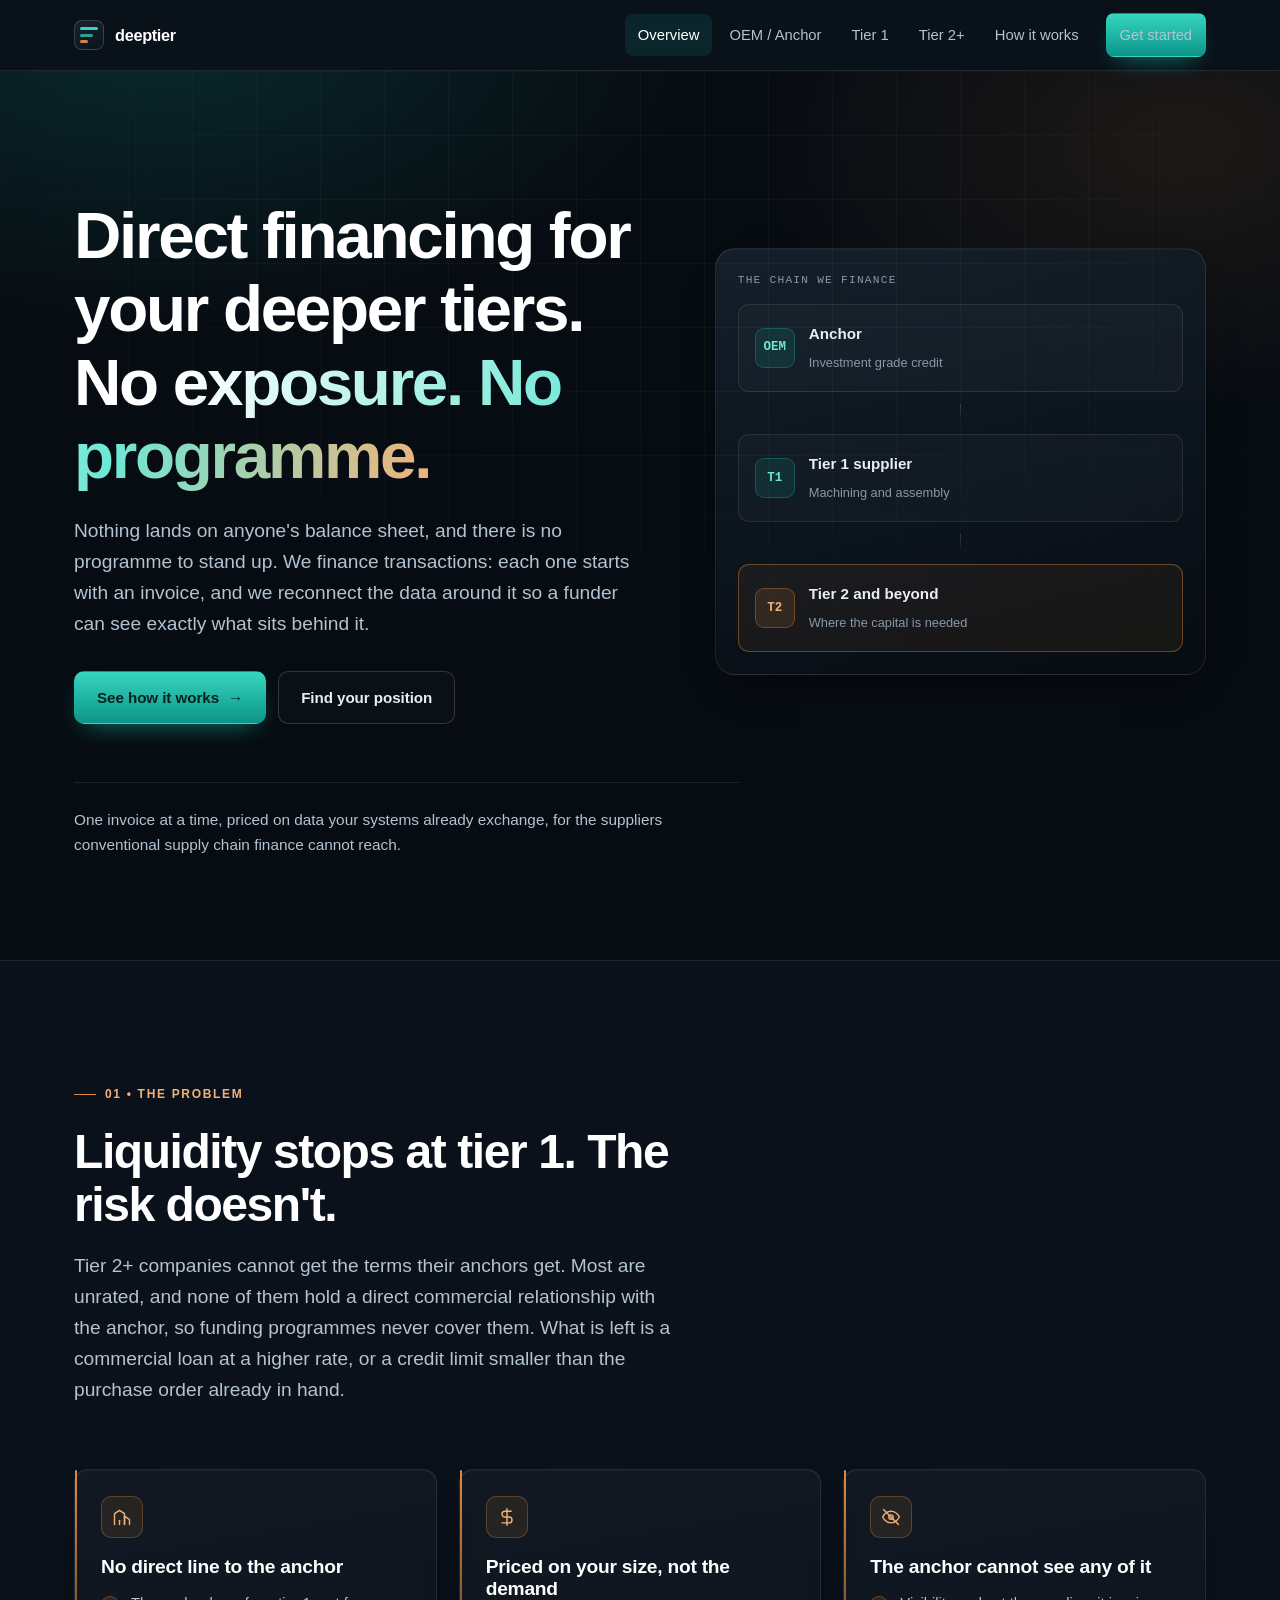
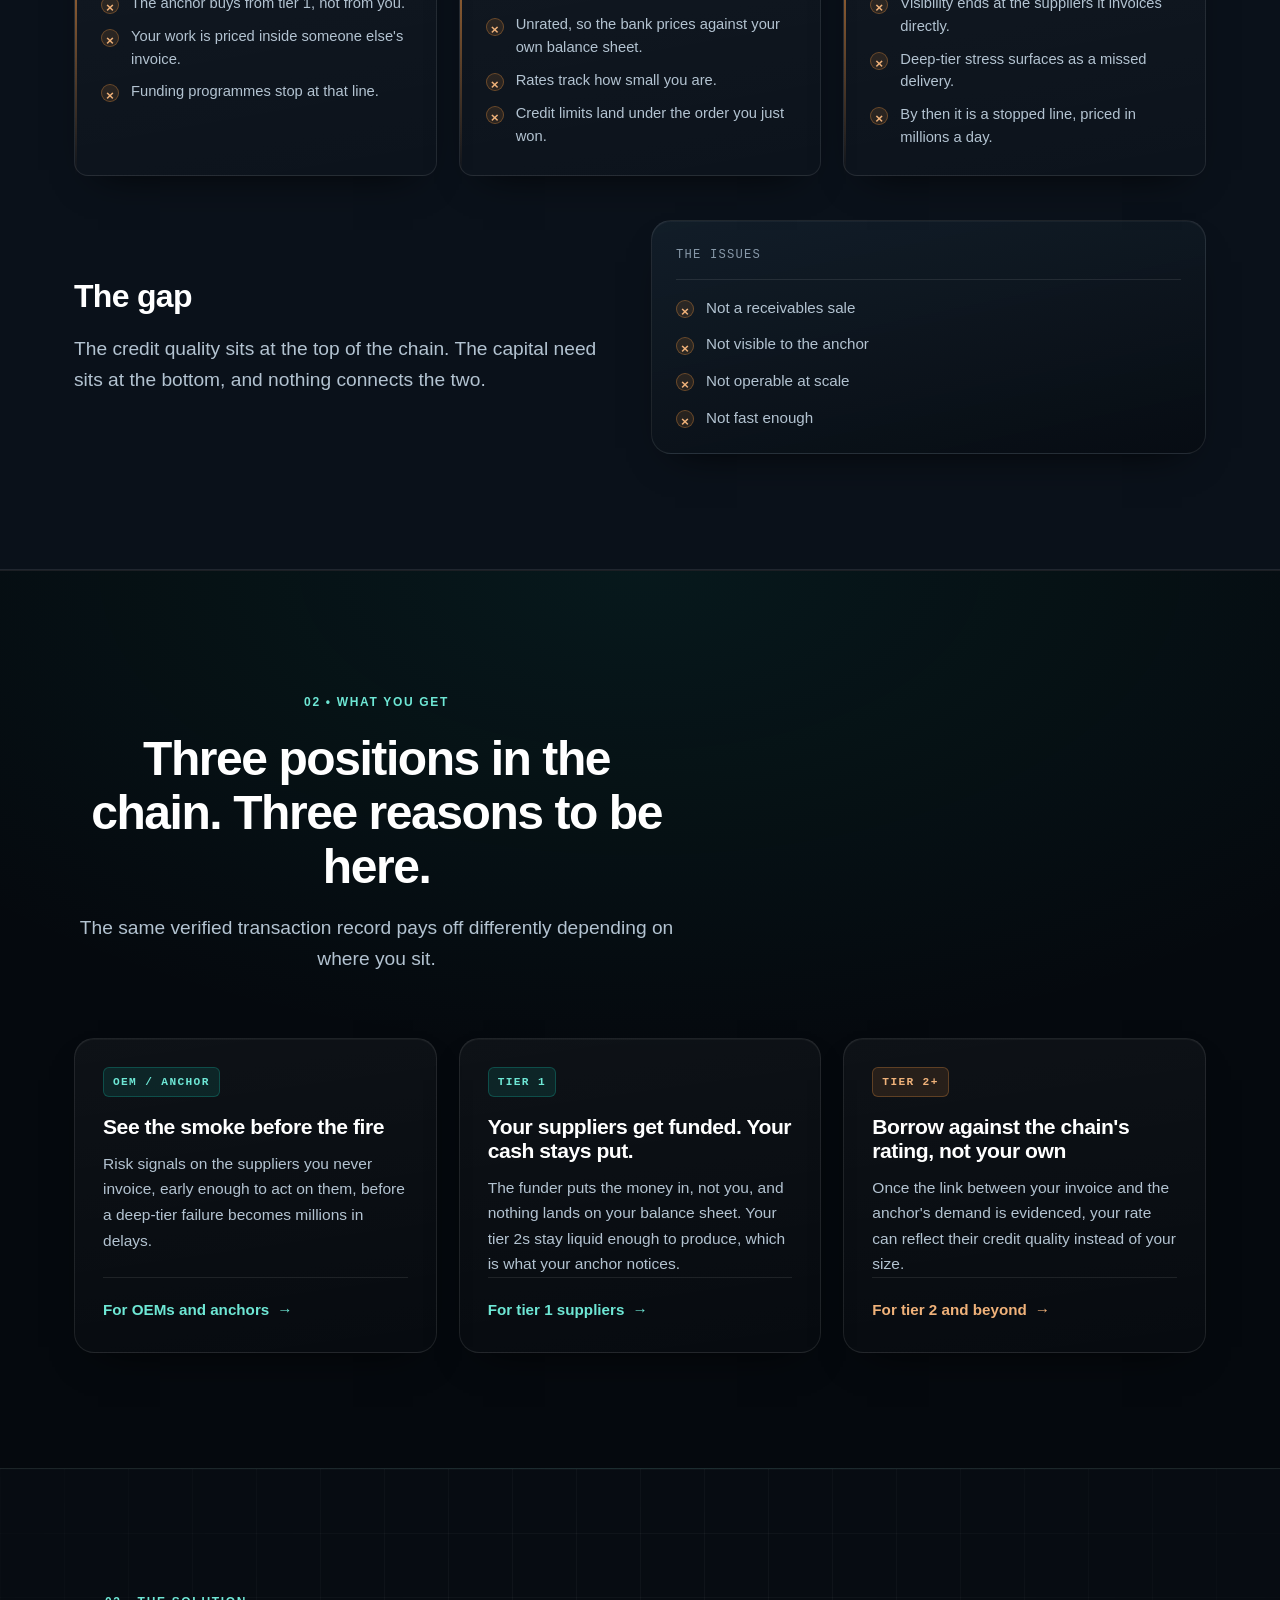
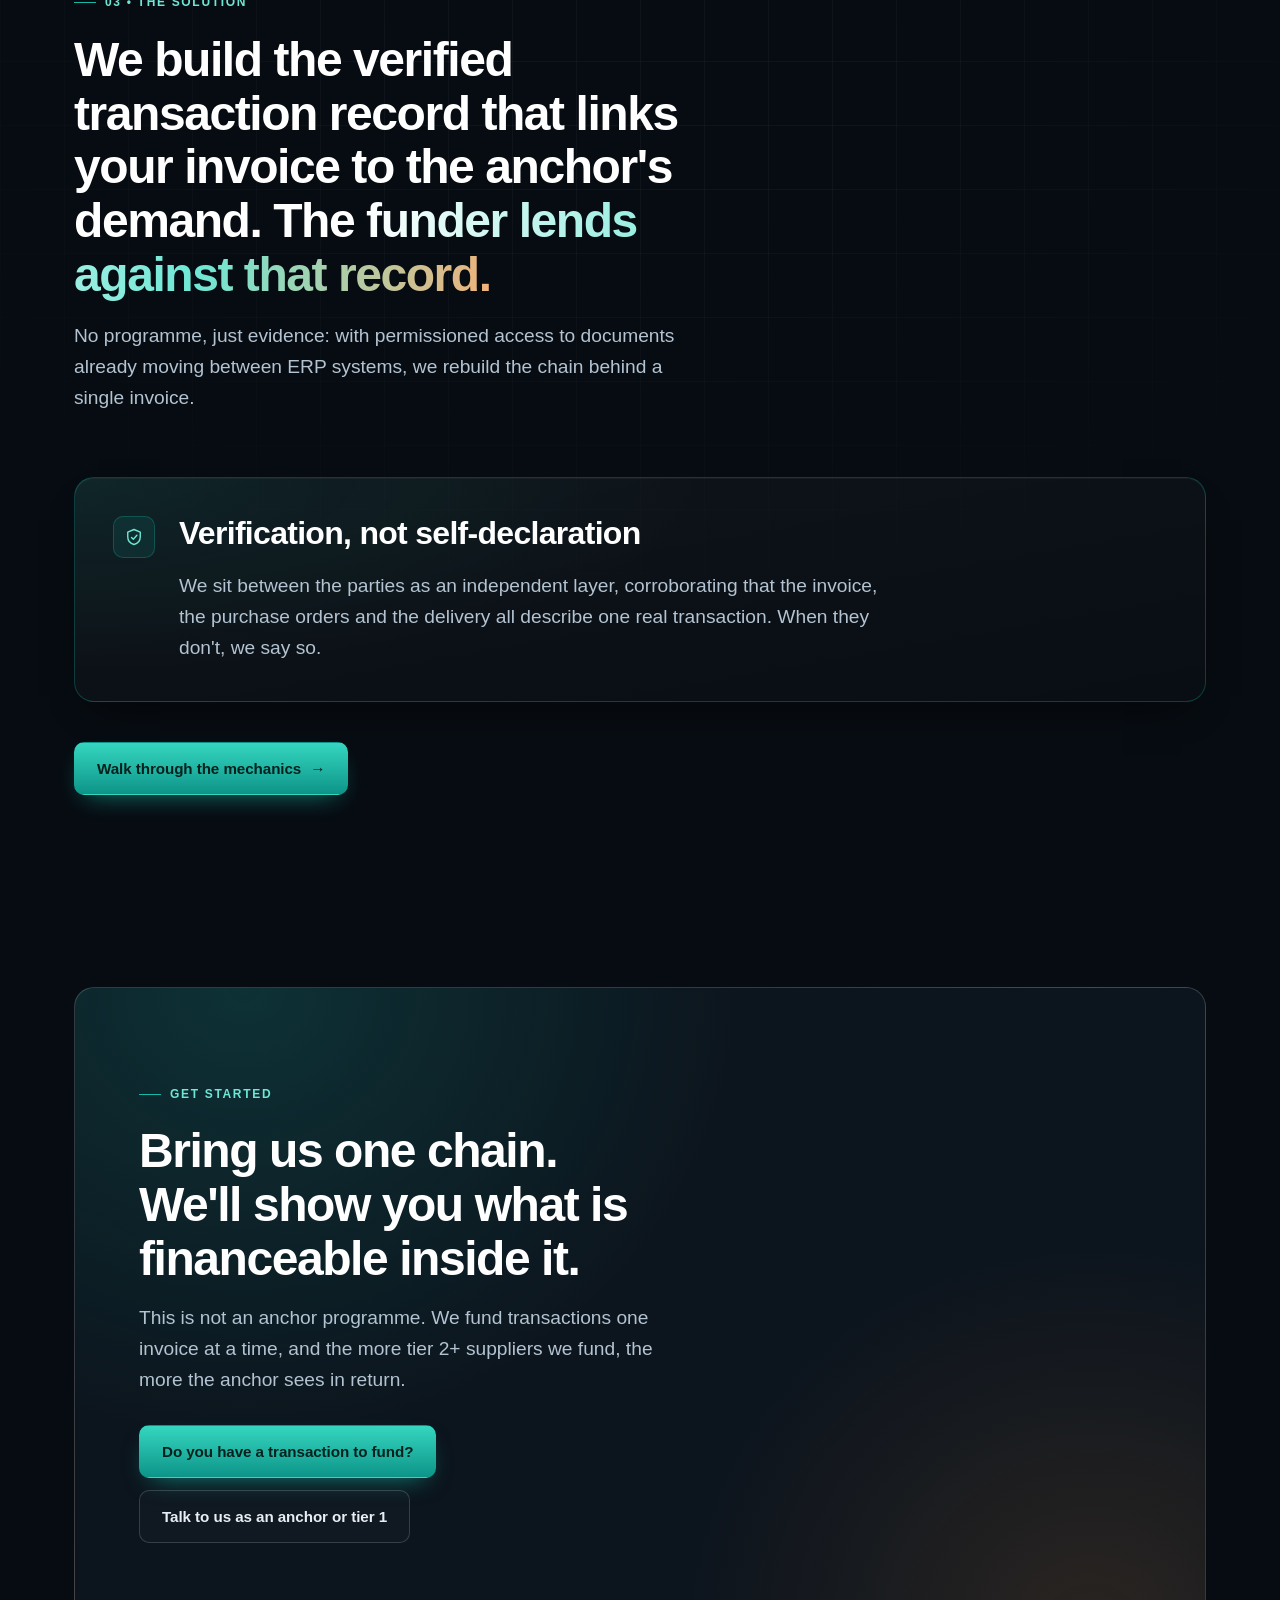
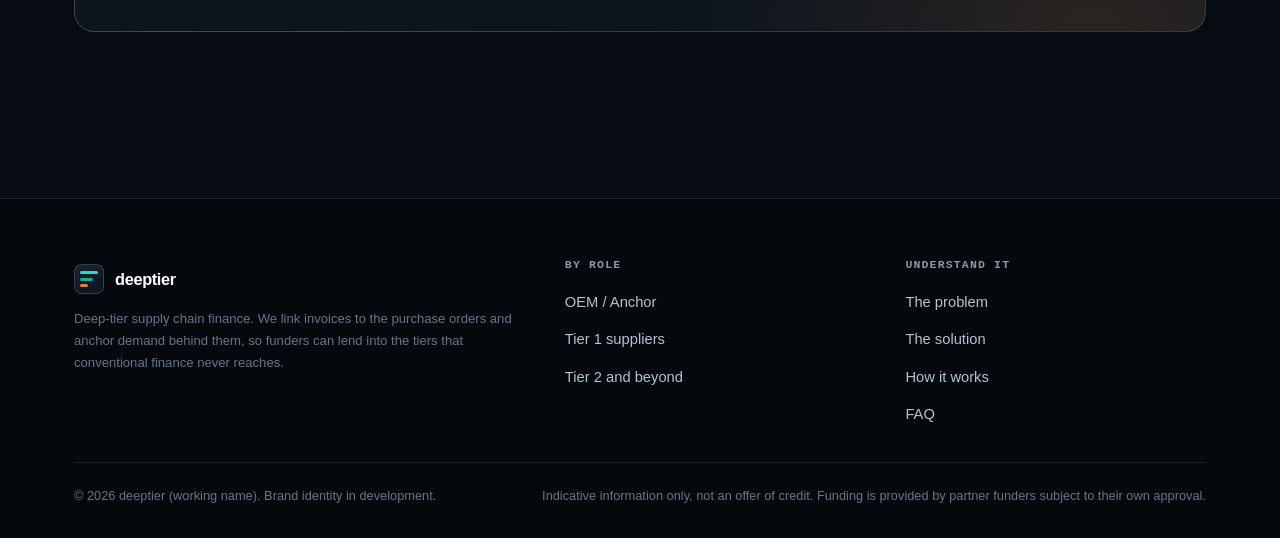
==== commit 0560cc58: "Rework site copy and structure from Ales' and Oscar's reviews Consolidates two review passes into on" ====
--- a/index.html
+++ b/index.html
@@ -3,8 +3,8 @@
 <head>
 <meta charset="utf-8">
 <meta name="viewport" content="width=device-width, initial-scale=1">
-<title>Deep-tier supply chain finance — funding that reaches tier 2 and beyond</title>
-<meta name="description" content="Transaction-level financing for the deeper tiers of your supply chain. No treasury program to set up. We turn ERP data your suppliers already exchange into a verified invoice story a funder can lend against.">
+<title>deeptier: direct financing for the deeper tiers of your supply chain</title>
+<meta name="description" content="Direct financing for tier 2 and beyond, with no balance sheet exposure and no programme to build. We finance transactions: an invoice, reconnected to the data that proves what sits behind it.">
 <link rel="stylesheet" href="assets/css/site.css">
 </head>
 <body>
@@ -13,12 +13,11 @@
   <div class="wrap site-header__inner">
     <a class="brand" href="index.html">
       <span class="brand__mark" aria-hidden="true"><i></i><i></i><i></i></span>
-      <span class="brand__name">Deeptier</span>
-      <span class="brand__tbd" title="Placeholder wordmark — final logo to be defined">logo tbd</span>
+      <span class="brand__name">deeptier</span>
     </a>
     <button class="nav-toggle" aria-label="Menu" aria-expanded="false"><i></i></button>
     <nav class="nav" aria-label="Main">
-      <a href="index.html">Overview</a>
+      <a href="index.html" aria-current="page">Overview</a>
       <a href="anchors.html">OEM / Anchor</a>
       <a href="tier-1.html">Tier 1</a>
       <a href="tier-2.html">Tier 2+</a>
@@ -34,91 +33,66 @@
   <section class="hero gridlines">
     <div class="wrap hero__grid">
       <div class="reveal">
-        <span class="pill"><span class="dot"></span> Deep-tier supply chain finance &mdash; <b>tier 2 and beyond</b></span>
-        <h1 class="h-display hero__title">Working capital that reaches
-          <span class="grad-text">the tiers your program never touches.</span>
+        <h1 class="h-display hero__title">Direct financing for your deeper tiers.
+          <span class="grad-text">No exposure. No programme.</span>
         </h1>
-        <p class="lead">Supply chain finance stops at tier 1. We take it deeper &mdash; funding a single
-          transaction against the invoice behind it, with no funding program to stand up inside anyone's
-          treasury. The ERP data your suppliers already exchange becomes the proof.</p>
+        <p class="lead">Nothing lands on anyone's balance sheet, and there is no programme to stand up.
+          We finance transactions: each one starts with an invoice, and we reconnect the data around it so
+          a funder can see exactly what sits behind it.</p>
         <div class="btn-row hero__actions">
           <a class="btn btn--primary" href="how-it-works.html">See how it works <span aria-hidden="true">&rarr;</span></a>
-          <a class="btn btn--ghost" href="#audiences">Find your role</a>
+          <a class="btn btn--ghost" href="#audiences">Find your position</a>
         </div>
       </div>
 
       <div class="hero__media reveal" data-d="2">
-        <div class="tierstack" role="img" aria-label="Diagram: an anchor OEM issues a purchase order to tier 1, tier 1 issues a purchase order to tier 2, and tier 2's invoice to tier 1 is the transaction we finance.">
+        <div class="tierstack" role="img" aria-label="Diagram: an anchor OEM sits above a tier 1 supplier, which sits above the tier 2 and beyond suppliers where the capital is needed.">
+          <p class="tierstack__cap">The chain we finance</p>
           <div class="tierstack__row">
             <span class="tierstack__badge">OEM</span>
             <span>
               <span class="tierstack__label">Anchor</span><br>
-              <span class="tierstack__sub">Investment-grade credit</span>
+              <span class="tierstack__sub">Investment grade credit</span>
             </span>
-            <span class="tierstack__meta">PO&nbsp;#A-4471</span>
-          </div>
-          <div class="tierstack__link" aria-hidden="true"><span>purchase order</span></div>
+          </div>
+          <div class="tierstack__link" aria-hidden="true"></div>
 
           <div class="tierstack__row">
             <span class="tierstack__badge">T1</span>
             <span>
               <span class="tierstack__label">Tier 1 supplier</span><br>
-              <span class="tierstack__sub">Machining &amp; assembly</span>
+              <span class="tierstack__sub">Machining and assembly</span>
             </span>
-            <span class="tierstack__meta">PO&nbsp;#T1-9032</span>
-          </div>
-          <div class="tierstack__link" aria-hidden="true"><span>purchase order</span></div>
+          </div>
+          <div class="tierstack__link" aria-hidden="true"></div>
 
           <div class="tierstack__row tierstack__row--t2">
             <span class="tierstack__badge">T2</span>
             <span>
-              <span class="tierstack__label">Tier 2 supplier</span><br>
-              <span class="tierstack__sub">Invoice raised on delivery</span>
+              <span class="tierstack__label">Tier 2 and beyond</span><br>
+              <span class="tierstack__sub">Where the capital is needed</span>
             </span>
-            <span class="tierstack__meta">INV&nbsp;#88-206</span>
-          </div>
-
-          <div class="tierstack__foot">
-            <span class="dot" aria-hidden="true"></span>
-            <span><b>Verified story:</b> invoice&nbsp;&rarr;&nbsp;PO&nbsp;&rarr;&nbsp;PO&nbsp;&rarr;&nbsp;anchor demand.
-              This is the object the funder lends against.</span>
-          </div>
-        </div>
-      </div>
-    </div>
-
-    <div class="wrap">
-      <dl class="trust reveal" data-d="3">
-        <div>
-          <dt>Tier&nbsp;2+</dt>
-          <dd>The tier conventional SCF programs can't reach</dd>
-        </div>
-        <div>
-          <dt>Zero</dt>
-          <dd>Treasury programs to establish, for anchor or tier&nbsp;1</dd>
-        </div>
-        <div>
-          <dt>Per&nbsp;invoice</dt>
-          <dd>Financing sits on the transaction, not the balance sheet</dd>
-        </div>
-        <div>
-          <dt>ERP&nbsp;native</dt>
-          <dd>Built on documents your systems already exchange</dd>
-        </div>
-      </dl>
-    </div>
-  </section>
-
-  <!-- ============ SECTION 1 — THE PROBLEM ============ -->
+          </div>
+        </div>
+      </div>
+    </div>
+
+    <div class="wrap">
+      <p class="heronote reveal" data-d="3">One invoice at a time, priced on data your systems already
+        exchange, for the suppliers conventional supply chain finance cannot reach.</p>
+    </div>
+  </section>
+
+  <!-- ============ SECTION 1: THE PROBLEM ============ -->
   <section class="band band--alt" id="problem">
     <div class="wrap">
       <div class="section-head reveal">
-        <span class="eyebrow eyebrow--copper">01 &mdash; The problem</span>
+        <span class="eyebrow eyebrow--copper">01 &bull; The problem</span>
         <h2 class="h-1">Liquidity stops at tier 1. The risk doesn't.</h2>
-        <p class="lead">Supply chain finance was built for the suppliers an anchor invoices directly. Below that
-          line, the companies doing the most capital-intensive work are financing your production order out of
-          their own pocket &mdash; or on a high-street overdraft priced against their own small balance sheet.
-          Nobody upstream can see it until something stops moving.</p>
+        <p class="lead">Tier 2+ companies cannot get the terms their anchors get. Most are unrated, and
+          none of them hold a direct commercial relationship with the anchor, so funding programmes never
+          cover them. What is left is a commercial loan at a higher rate, or a credit limit smaller than
+          the purchase order already in hand.</p>
       </div>
 
       <div class="grid grid--3">
@@ -128,10 +102,12 @@
               <path d="M3 21V8l6-4 6 4v13"/><path d="M15 21V11l6 4v6"/><path d="M9 21v-5"/>
             </svg>
           </div>
-          <h3 class="h-3">Programs don't scale downward</h3>
-          <p>A funding program lives inside the treasury department: onboarding, legal, credit committee, an
-            operating burden per supplier. That maths works for the top twenty names. It never works for the
-            hundreds of small firms two and three tiers down.</p>
+          <h3 class="h-3">No direct line to the anchor</h3>
+          <ul class="crosses card__bullets">
+            <li>The anchor buys from tier 1, not from you.</li>
+            <li>Your work is priced inside someone else's invoice.</li>
+            <li>Funding programmes stop at that line.</li>
+          </ul>
         </article>
 
         <article class="card card--problem reveal" data-d="1">
@@ -140,10 +116,12 @@
               <path d="M12 2v20"/><path d="M17 5H9.5a3.5 3.5 0 0 0 0 7h5a3.5 3.5 0 0 1 0 7H6"/>
             </svg>
           </div>
-          <h3 class="h-3">Deep-tier suppliers pay for someone else's demand</h3>
-          <p>A tier 2 firm buys material and burns machine hours to fill a purchase order that exists only
-            because of the anchor's build plan &mdash; then waits 60 to 120 days to be paid, financing the gap
-            at a rate set by its own size, not by the quality of the demand behind it.</p>
+          <h3 class="h-3">Priced on your size, not the demand</h3>
+          <ul class="crosses card__bullets">
+            <li>Unrated, so the bank prices against your own balance sheet.</li>
+            <li>Rates track how small you are.</li>
+            <li>Credit limits land under the order you just won.</li>
+          </ul>
         </article>
 
         <article class="card card--problem reveal" data-d="2">
@@ -153,167 +131,109 @@
               <path d="M3 3l18 18"/>
             </svg>
           </div>
-          <h3 class="h-3">The anchor is blind below its own invoices</h3>
-          <p>You know your tier 1s. You rarely know who feeds them, which of those firms is straining to fund
-            the next order, or where a single stressed machine shop sits on a critical path. A line-down event
-            is discovered, not predicted &mdash; and it is priced in millions per day.</p>
+          <h3 class="h-3">The anchor cannot see any of it</h3>
+          <ul class="crosses card__bullets">
+            <li>Visibility ends at the suppliers it invoices directly.</li>
+            <li>Deep-tier stress surfaces as a missed delivery.</li>
+            <li>By then it is a stopped line, priced in millions a day.</li>
+          </ul>
         </article>
       </div>
 
       <div class="grid grid--2 reveal" style="margin-top:44px; align-items:center;">
         <div class="stack">
-          <h3 class="h-2">The gap in one sentence</h3>
-          <p class="lead">The credit quality sits at the top of the chain, the capital need sits at the bottom,
-            and there is no instrument that connects them without building a program in between.</p>
-        </div>
-        <ul class="crosses">
-          <li><b>Not a receivables sale</b> the tier 2 can price well &mdash; its own rating drives the cost.</li>
-          <li><b>Not visible to the anchor</b> &mdash; deep-tier stress shows up as a missed delivery.</li>
-          <li><b>Not operable at scale</b> &mdash; per-supplier onboarding kills the economics.</li>
-          <li><b>Not fast enough</b> &mdash; funding decisions arrive after the material had to be bought.</li>
-        </ul>
-      </div>
-    </div>
-  </section>
-
-  <!-- ============ SECTION 2 — THE SOLUTION ============ -->
+          <h3 class="h-2">The gap</h3>
+          <p class="lead">The credit quality sits at the top of the chain. The capital need sits at the
+            bottom, and nothing connects the two.</p>
+        </div>
+        <div class="panel">
+          <div class="panel__head">
+            <span class="panel__title">The issues</span>
+          </div>
+          <ul class="crosses">
+            <li>Not a receivables sale</li>
+            <li>Not visible to the anchor</li>
+            <li>Not operable at scale</li>
+            <li>Not fast enough</li>
+          </ul>
+        </div>
+      </div>
+    </div>
+  </section>
+
+  <!-- ============ SECTION 2: BENEFITS BY ROLE ============ -->
+  <section class="band band--deep" id="audiences">
+    <div class="wrap">
+      <div class="section-head center reveal">
+        <span class="eyebrow">02 &bull; What you get</span>
+        <h2 class="h-1">Three positions in the chain. Three reasons to be here.</h2>
+        <p class="lead">The same verified transaction record pays off differently depending on where you sit.</p>
+      </div>
+
+      <div class="grid grid--3">
+        <!-- CARD 1: OEM / ANCHOR -->
+        <article class="benefit reveal">
+          <span class="benefit__tag">OEM / Anchor</span>
+          <h3>See the smoke before the fire</h3>
+          <p>Risk signals on the suppliers you never invoice, early enough to act on them, before a
+            deep-tier failure becomes millions in delays.</p>
+          <div class="benefit__foot">
+            <a class="arrow-link" href="anchors.html">For OEMs and anchors <span aria-hidden="true">&rarr;</span></a>
+          </div>
+        </article>
+
+        <!-- CARD 2: TIER 1 -->
+        <article class="benefit reveal" data-d="1">
+          <span class="benefit__tag">Tier 1</span>
+          <h3>Your suppliers get funded. Your cash stays put.</h3>
+          <p>The funder puts the money in, not you, and nothing lands on your balance sheet. Your tier 2s
+            stay liquid enough to produce, which is what your anchor notices.</p>
+          <div class="benefit__foot">
+            <a class="arrow-link" href="tier-1.html">For tier 1 suppliers <span aria-hidden="true">&rarr;</span></a>
+          </div>
+        </article>
+
+        <!-- CARD 3: TIER 2+ -->
+        <article class="benefit benefit--copper reveal" data-d="2">
+          <span class="benefit__tag">Tier 2+</span>
+          <h3>Borrow against the chain's rating, not your own</h3>
+          <p>Once the link between your invoice and the anchor's demand is evidenced, your rate can reflect
+            their credit quality instead of your size.</p>
+          <div class="benefit__foot">
+            <a class="arrow-link" href="tier-2.html">For tier 2 and beyond <span aria-hidden="true">&rarr;</span></a>
+          </div>
+        </article>
+      </div>
+    </div>
+  </section>
+
+  <!-- ============ SECTION 3: THE SOLUTION ============ -->
   <section class="band gridlines" id="solution">
     <div class="wrap">
       <div class="section-head reveal">
-        <span class="eyebrow">02 &mdash; The solution</span>
-        <h2 class="h-1">We build the story that connects the invoice to the anchor &mdash; and the funder lends against the story.</h2>
-        <p class="lead">Instead of a program, we assemble evidence. With permissioned access to the documents
-          already moving between ERP systems, we reconstruct the chain behind a single invoice: anchor purchase
-          order to tier 1, tier 1 purchase order to tier 2, goods delivered, invoice raised. That linked record
-          is what a funder bank underwrites &mdash; the transaction, not the tier 2's balance sheet alone.</p>
-      </div>
-
-      <div class="chain reveal">
-        <div class="chain__node">
-          <span class="chip chip--teal">Anchor / OEM</span>
-          <h4>Demand originates</h4>
-          <p>A build plan turns into a purchase order or contract issued to tier 1. Investment-grade credit,
-            documented commitment.</p>
-          <div class="chain__flowlabel">&darr; PO / contract &mdash; via ERP</div>
-        </div>
-        <div class="chain__node">
-          <span class="chip chip--teal">Tier 1</span>
-          <h4>Demand cascades</h4>
-          <p>Tier 1 issues its own purchase order to tier 2 for the parts, castings or material it needs to
-            fulfil the anchor's order.</p>
-          <div class="chain__flowlabel">&darr; PO &mdash; via ERP</div>
-        </div>
-        <div class="chain__node">
-          <span class="chip chip--copper">Tier 2+</span>
-          <h4>The financeable event</h4>
-          <p>Tier 2 delivers and raises an invoice on tier 1. That invoice traces directly back to tier 1's
-            purchase order &mdash; and through it, to anchor demand.</p>
-          <div class="chain__flowlabel chain__flowlabel--copper">&rarr; Funder finances this invoice</div>
-        </div>
-      </div>
-
-      <div class="grid grid--3" style="margin-top:44px;">
-        <article class="card card--solution reveal">
-          <div class="ico" aria-hidden="true">
-            <svg viewBox="0 0 24 24" fill="none" stroke="currentColor" stroke-width="1.7" stroke-linecap="round" stroke-linejoin="round">
-              <rect x="3" y="3" width="7" height="7" rx="1.6"/><rect x="14" y="14" width="7" height="7" rx="1.6"/>
-              <path d="M10 6.5h4a3 3 0 0 1 3 3V14"/>
-            </svg>
-          </div>
-          <h3 class="h-3">No program to stand up</h3>
-          <p>Neither the anchor nor tier 1 contracts a facility, opens a treasury workstream, or takes the
-            obligation onto its books. Participation is data permission, not a credit commitment.</p>
-        </article>
-
-        <article class="card card--solution reveal" data-d="1">
-          <div class="ico" aria-hidden="true">
-            <svg viewBox="0 0 24 24" fill="none" stroke="currentColor" stroke-width="1.7" stroke-linecap="round" stroke-linejoin="round">
-              <path d="M9 12.5l2.2 2.2L15.5 10"/><path d="M12 3l7.5 3.2v5.5c0 4.4-3 8.2-7.5 9.3-4.5-1.1-7.5-4.9-7.5-9.3V6.2L12 3Z"/>
-            </svg>
-          </div>
-          <h3 class="h-3">Verification, not self-declaration</h3>
-          <p>We sit between the parties as an independent layer, corroborating that the invoice, the purchase
-            orders and the delivery describe one real transaction &mdash; and flagging when they don't.</p>
-        </article>
-
-        <article class="card card--solution reveal" data-d="2">
-          <div class="ico" aria-hidden="true">
-            <svg viewBox="0 0 24 24" fill="none" stroke="currentColor" stroke-width="1.7" stroke-linecap="round" stroke-linejoin="round">
-              <path d="M3 17l5-6 4 3 5-7 4 4"/><path d="M3 21h18"/>
-            </svg>
-          </div>
-          <h3 class="h-3">Data flows both ways</h3>
-          <p>In exchange for ERP visibility, the anchor and tier 1 get back what they never had: a mapped
-            deeper supply base with financial-health and criticality signals on the firms inside it.</p>
-        </article>
+        <span class="eyebrow">03 &bull; The solution</span>
+        <h2 class="h-1">We build the verified transaction record that links your invoice to the anchor's
+          demand. <span class="grad-text">The funder lends against that record.</span></h2>
+        <p class="lead">No programme, just evidence: with permissioned access to documents already moving
+          between ERP systems, we rebuild the chain behind a single invoice.</p>
+      </div>
+
+      <div class="spotlight reveal">
+        <div class="ico" aria-hidden="true">
+          <svg viewBox="0 0 24 24" fill="none" stroke="currentColor" stroke-width="1.7" stroke-linecap="round" stroke-linejoin="round">
+            <path d="M9 12.5l2.2 2.2L15.5 10"/><path d="M12 3l7.5 3.2v5.5c0 4.4-3 8.2-7.5 9.3-4.5-1.1-7.5-4.9-7.5-9.3V6.2L12 3Z"/>
+          </svg>
+        </div>
+        <div class="stack">
+          <h3 class="h-2">Verification, not self-declaration</h3>
+          <p class="lead">We sit between the parties as an independent layer, corroborating that the
+            invoice, the purchase orders and the delivery all describe one real transaction. When they
+            don't, we say so.</p>
+        </div>
       </div>
 
       <div class="btn-row reveal" style="margin-top:40px;">
         <a class="btn btn--primary" href="how-it-works.html">Walk through the mechanics <span aria-hidden="true">&rarr;</span></a>
-      </div>
-    </div>
-  </section>
-
-  <!-- ============ SECTION 3 — BENEFITS BY ROLE ============ -->
-  <section class="band band--deep" id="audiences">
-    <div class="wrap">
-      <div class="section-head center reveal">
-        <span class="eyebrow">03 &mdash; What you get</span>
-        <h2 class="h-1">Three positions in the chain. Three different reasons to be here.</h2>
-        <p class="lead">The same verified transaction record pays off differently depending on where you sit.</p>
-      </div>
-
-      <div class="grid grid--3">
-        <!-- CARD 1 — OEM / ANCHOR -->
-        <article class="benefit reveal">
-          <span class="benefit__tag">01 &mdash; OEM / Anchor</span>
-          <h3>See the supply chain you depend on but never invoice</h3>
-          <p>Trade data you already exchange for a live map of the tiers beneath tier 1 &mdash; with early
-            warning on the firms that could stop your line.</p>
-          <ul class="ticks benefit__list">
-            <li><b>Deep-tier visibility:</b> who actually feeds your tier 1s, and on which programs.</li>
-            <li><b>Financial-health signals</b> on suppliers you have no commercial relationship with.</li>
-            <li><b>Criticality view:</b> which financed operations sit on a single point of failure.</li>
-            <li><b>No balance-sheet impact</b> &mdash; no facility, no guarantee, no treasury program.</li>
-          </ul>
-          <div class="benefit__foot">
-            <a class="arrow-link" href="anchors.html">For OEMs &amp; anchors <span aria-hidden="true">&rarr;</span></a>
-          </div>
-        </article>
-
-        <!-- CARD 2 — TIER 1 -->
-        <article class="benefit reveal" data-d="1">
-          <span class="benefit__tag">02 &mdash; Tier 1</span>
-          <h3>Keep your own suppliers liquid without funding them</h3>
-          <p>Your tier 2s get financed on the strength of the chain, not on your cash and not on your credit
-            line. You get visibility into who is straining.</p>
-          <ul class="ticks benefit__list">
-            <li><b>Suppliers funded, terms intact</b> &mdash; no early-payment cash from you.</li>
-            <li><b>Fewer capacity surprises</b> from sub-tier firms short of working capital.</li>
-            <li><b>Health indicators</b> on the tier 2s tied to your open purchase orders.</li>
-            <li><b>Stronger anchor standing</b> as the tier 1 whose sub-tier doesn't wobble.</li>
-          </ul>
-          <div class="benefit__foot">
-            <a class="arrow-link" href="tier-1.html">For tier 1 suppliers <span aria-hidden="true">&rarr;</span></a>
-          </div>
-        </article>
-
-        <!-- CARD 3 — TIER 2+ -->
-        <article class="benefit benefit--copper reveal" data-d="2">
-          <span class="benefit__tag">03 &mdash; Tier 2+</span>
-          <h3>Get funded on the transaction, priced off the chain above you</h3>
-          <p>Upload the invoice and its supporting documents. If the story checks out, the funder lends
-            against it &mdash; on terms your own rating would never buy.</p>
-          <ul class="ticks ticks--copper benefit__list">
-            <li><b>Cash at delivery</b> instead of 60&ndash;120 days of self-funded gap.</li>
-            <li><b>Better terms than a high-street bank</b>, informed by anchor and tier 1 credit.</li>
-            <li><b>No capex out of pocket</b> to fulfil a purchase order you've already won.</li>
-            <li><b>Apply per transaction</b> &mdash; no facility to negotiate, no program to join.</li>
-          </ul>
-          <div class="benefit__foot">
-            <a class="arrow-link" href="tier-2.html">For tier 2 &amp; beyond <span aria-hidden="true">&rarr;</span></a>
-          </div>
-        </article>
       </div>
     </div>
   </section>
@@ -324,12 +244,12 @@
       <div class="cta reveal">
         <div style="max-width:56ch;">
           <span class="eyebrow">Get started</span>
-          <h2 class="h-1">Bring us one chain. We'll show you the story inside it.</h2>
-          <p class="lead">Start with a single anchor programme and its tier 1s &mdash; we map what sits beneath,
-            and identify the transactions that are financeable today.</p>
+          <h2 class="h-1">Bring us one chain. We'll show you what is financeable inside it.</h2>
+          <p class="lead">This is not an anchor programme. We fund transactions one invoice at a time, and
+            the more tier 2+ suppliers we fund, the more the anchor sees in return.</p>
           <div class="btn-row">
-            <a class="btn btn--primary" href="how-it-works.html#start">See what we need from you</a>
-            <a class="btn btn--ghost" href="anchors.html">Talk to us as an anchor</a>
+            <a class="btn btn--primary" href="tier-2.html">Do you have a transaction to fund?</a>
+            <a class="btn btn--ghost" href="anchors.html">Talk to us as an anchor or tier 1</a>
           </div>
         </div>
       </div>
@@ -344,10 +264,11 @@
       <div>
         <a class="brand" href="index.html" style="margin-bottom:14px;">
           <span class="brand__mark" aria-hidden="true"><i></i><i></i><i></i></span>
-          <span class="brand__name">Deeptier</span>
+          <span class="brand__name">deeptier</span>
         </a>
-        <p class="site-footer__note">Deep-tier supply chain finance. We link invoices to the purchase orders and
-          anchor demand behind them, so funders can lend into the tiers programs never reach.</p>
+        <p class="site-footer__note">Deep-tier supply chain finance. We link invoices to the purchase orders
+          and anchor demand behind them, so funders can lend into the tiers that conventional finance never
+          reaches.</p>
       </div>
       <div>
         <h5>By role</h5>
@@ -368,8 +289,8 @@
       </div>
     </div>
     <div class="site-footer__bottom">
-      <p class="tiny">&copy; 2026 Deeptier (working name). Brand identity in development.</p>
-      <p class="tiny">Indicative information only &mdash; not an offer of credit. Funding is provided by partner funders subject to their own approval.</p>
+      <p class="tiny">&copy; 2026 deeptier (working name). Brand identity in development.</p>
+      <p class="tiny">Indicative information only, not an offer of credit. Funding is provided by partner funders subject to their own approval.</p>
     </div>
   </div>
 </footer>
--- a/assets/css/site.css
+++ b/assets/css/site.css
@@ -1,5 +1,5 @@
 /* =========================================================
-   Deep-Tier Supply Chain Finance — microsite styles
+   Deep-Tier Supply Chain Finance: microsite styles
    Dark-first fintech system: ink neutrals + teal primary + copper accent
    ========================================================= */
 
@@ -249,7 +249,7 @@
   height: 70px;
 }
 
-/* placeholder brand mark — swap when the real logo lands */
+/* placeholder brand mark: swap when the real logo lands */
 .brand { display: inline-flex; align-items: center; gap: 11px; color: #fff; }
 .brand:hover { color: #fff; }
 .brand__mark {
@@ -279,18 +279,6 @@
   font-size: 1.02rem;
   letter-spacing: -0.02em;
 }
-.brand__tbd {
-  font-family: var(--mono);
-  font-size: 9px;
-  letter-spacing: 0.08em;
-  color: var(--text-faint);
-  border: 1px dashed var(--line-strong);
-  border-radius: 4px;
-  padding: 2px 5px;
-  margin-left: 2px;
-  text-transform: uppercase;
-}
-
 .nav { margin-left: auto; display: flex; align-items: center; gap: 4px; }
 .nav a {
   padding: 9px 13px;
@@ -379,6 +367,16 @@
   box-shadow: 0 0 0 4px rgba(20, 184, 166, 0.18);
 }
 
+/* single consolidated note under the hero (replaces the old 4-box trust strip) */
+.heronote {
+  margin-top: clamp(38px, 4.5vw, 60px);
+  padding-top: 24px;
+  border-top: 1px solid var(--line);
+  font-size: clamp(0.95rem, 1.2vw, 1.06rem);
+  color: var(--text-mid);
+  max-width: 78ch;
+}
+
 /* trust strip under hero */
 .trust {
   margin-top: clamp(44px, 5vw, 68px);
@@ -398,7 +396,33 @@
 }
 .trust dd { margin: 5px 0 0; font-size: 0.86rem; color: var(--text-dim); line-height: 1.45; }
 
+/* promoted single feature block, for the one idea a section leads on */
+.spotlight {
+  display: grid;
+  grid-template-columns: 42px 1fr;
+  gap: 24px;
+  align-items: start;
+  padding: clamp(26px, 3.4vw, 38px);
+  border-radius: var(--radius-lg);
+  border: 1px solid rgba(20, 184, 166, 0.28);
+  background:
+    radial-gradient(90% 140% at 0% 0%, rgba(20, 184, 166, 0.11), transparent 62%),
+    linear-gradient(170deg, rgba(255, 255, 255, 0.035), rgba(255, 255, 255, 0.012));
+  box-shadow: var(--shadow-card);
+}
+.spotlight .ico { margin-bottom: 0; }
+.spotlight .lead { max-width: 68ch; }
+
 /* ---------- tier stack visual (hero art) ---------- */
+.tierstack__cap {
+  font-family: var(--mono);
+  font-size: 0.7rem;
+  letter-spacing: 0.11em;
+  text-transform: uppercase;
+  color: var(--text-dim);
+  margin-bottom: 2px;
+}
+
 .tierstack {
   display: grid;
   gap: 12px;
@@ -601,6 +625,12 @@
 
 .ticks li b { color: var(--text); font-weight: 600; }
 
+/* larger tick list, for a short high-value list that carries a section */
+.ticks--lg { gap: 20px; }
+.ticks--lg li { font-size: 1.05rem; padding-left: 34px; line-height: 1.6; }
+.ticks--lg li::before { width: 20px; height: 20px; top: 0.3em; }
+.ticks--lg li::after { left: 6.5px; top: 0.66em; }
+
 /* crosses, for problem/pain lists */
 .crosses { list-style: none; margin: 0; padding: 0; display: grid; gap: 13px; }
 .crosses li {
@@ -628,6 +658,10 @@
   top: 0.3em;
 }
 .crosses li b { color: var(--text); font-weight: 600; }
+
+/* bullet list replacing paragraph copy inside a card */
+.card__bullets { margin-top: 14px; gap: 10px; }
+.card__bullets li { font-size: 0.92rem; }
 
 /* ---------- flow (how it works) ---------- */
 .flow { display: grid; gap: 0; counter-reset: step; }
@@ -709,6 +743,16 @@
 }
 .doc svg { width: 14px; height: 14px; color: var(--teal-300); flex: none; }
 
+/* the documents the applicant must bring: highlighted so they stand out as the ask */
+.doc--key {
+  border-style: solid;
+  border-color: rgba(224, 138, 60, 0.45);
+  background: rgba(224, 138, 60, 0.1);
+  color: var(--text);
+  font-weight: 560;
+}
+.doc--key svg { color: var(--copper-300); }
+
 /* ---------- chain diagram ---------- */
 .chain {
   display: grid;
@@ -727,7 +771,7 @@
 .chain__node:last-child { border-right: 0; }
 .chain__node h4 { font-size: 1.02rem; margin-bottom: 8px; }
 .chain__node p { font-size: 0.88rem; color: var(--text-dim); }
-.chain__node .chip { margin-bottom: 14px; }
+.chain__node .chip { margin-bottom: 22px; }
 .chain__flowlabel {
   margin-top: 18px;
   padding-top: 14px;
@@ -766,7 +810,26 @@
 }
 .panel__title { font-family: var(--mono); font-size: 0.76rem; letter-spacing: 0.1em; text-transform: uppercase; color: var(--text-dim); }
 
-/* signal rows — used on anchor page (supply-chain health) */
+/* dashboard summary strip, so the signal panel reads as a health view at a glance */
+.dashsum {
+  display: flex;
+  gap: 28px;
+  padding-bottom: 16px;
+  margin-bottom: 6px;
+  border-bottom: 1px solid var(--line);
+}
+.dashsum div { display: flex; align-items: baseline; gap: 7px; }
+.dashsum b {
+  font-size: 1.5rem;
+  font-weight: 660;
+  letter-spacing: -0.03em;
+  color: #fff;
+  font-variant-numeric: tabular-nums;
+}
+.dashsum__warn { color: var(--copper-300); }
+.dashsum span { font-size: 0.78rem; color: var(--text-dim); }
+
+/* signal rows: used on anchor page (supply-chain health) */
 .signal {
   display: grid;
   grid-template-columns: 1fr auto;
@@ -816,8 +879,62 @@
 table.cmp .col-us { background: rgba(20, 184, 166, 0.05); }
 table.cmp thead .col-us { color: var(--teal-300); }
 
+/* tick / cross comparison: marks carry the meaning, not sentences */
+table.cmp--marks { min-width: 680px; }
+table.cmp--marks td:not(:first-child),
+table.cmp--marks thead th:not(:first-child) { text-align: center; width: 20%; }
+table.cmp--marks td:first-child { width: 40%; }
+
+.mark {
+  display: inline-grid;
+  place-items: center;
+  width: 24px;
+  height: 24px;
+  border-radius: 50%;
+  font-size: 0.86rem;
+  font-weight: 700;
+  line-height: 1;
+}
+.mark--yes {
+  color: var(--teal-300);
+  background: rgba(20, 184, 166, 0.14);
+  border: 1px solid rgba(20, 184, 166, 0.42);
+}
+.mark--yes::before { content: "\2713"; }
+.mark--no {
+  color: #f8a3a3;
+  background: rgba(239, 68, 68, 0.12);
+  border: 1px solid rgba(239, 68, 68, 0.34);
+}
+.mark--no::before { content: "\2715"; }
+
+/* two-column role / benefit pairs */
+table.cmp--pairs { min-width: 0; }
+table.cmp--pairs td:first-child {
+  width: 34%;
+  font-family: var(--mono);
+  font-size: 0.78rem;
+  letter-spacing: 0.08em;
+  text-transform: uppercase;
+  color: var(--teal-300);
+  font-weight: 700;
+}
+table.cmp--pairs td:last-child { color: var(--text); font-size: 1.02rem; }
+
 /* ---------- FAQ ---------- */
 .faq { display: grid; gap: 12px; }
+
+/* group label, so a longer FAQ stays scannable */
+.faq__group {
+  margin: 26px 0 2px;
+  font-family: var(--mono);
+  font-size: 0.72rem;
+  letter-spacing: 0.11em;
+  text-transform: uppercase;
+  color: var(--text-dim);
+  font-weight: 700;
+}
+.faq__group:first-child { margin-top: 0; }
 details.qa {
   border: 1px solid var(--line);
   border-radius: var(--radius);
@@ -844,7 +961,7 @@
   flex: none;
   transition: transform 0.2s var(--ease);
 }
-details.qa[open] summary::after { content: "–"; }
+details.qa[open] summary::after { content: "\2212"; }
 details.qa[open] { border-color: var(--line-strong); }
 details.qa .qa__body { padding: 0 22px 20px; color: var(--text-mid); font-size: 0.95rem; }
 
@@ -952,6 +1069,7 @@
 
 @media (max-width: 620px) {
   .grid--2, .grid--4 { grid-template-columns: 1fr; }
+  .spotlight { grid-template-columns: 1fr; gap: 18px; }
   .site-footer__grid { grid-template-columns: 1fr; gap: 30px; }
   .flow__step { grid-template-columns: 44px 1fr; gap: 18px; }
   .flow__num { width: 44px; height: 44px; border-radius: 12px; font-size: 0.88rem; }
